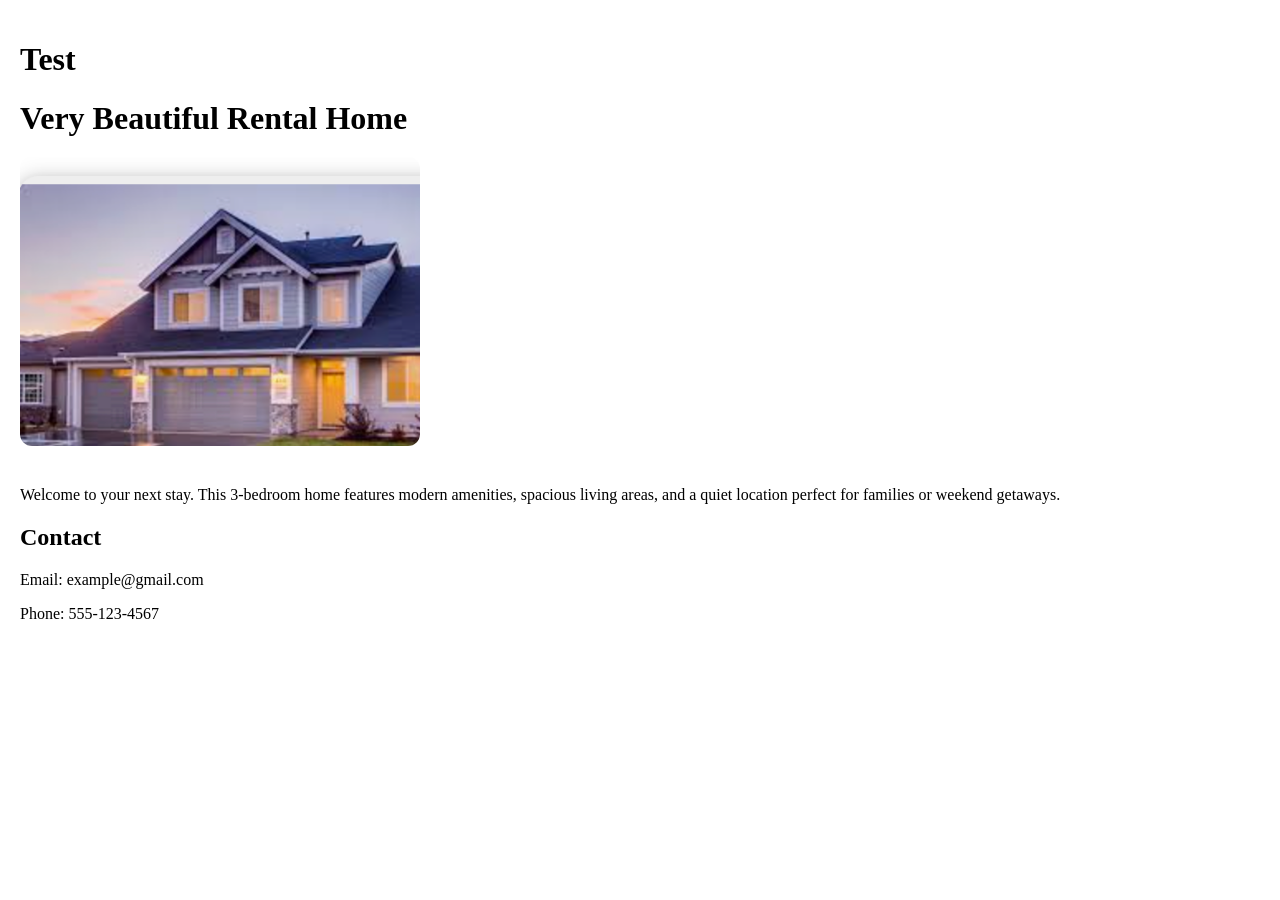
==== index.html @ 2e8e31ab "Update index.html" ====
<!DOCTYPE html>
<html>
<head>
    <title> Rental Home</title>
    <link rel="stylesheet" href="style.css">
</head>
    <h1>Test</h1>
<body>

    <h1>Very Beautiful Rental Home</h1>

    <img src="images/house.jpg" alt="Rental House" width="400">

    <p>
        Welcome to your next stay. This 3-bedroom home features modern amenities,
        spacious living areas, and a quiet location perfect for families or weekend getaways.
    </p>

    <h2>Contact</h2>
    <p>Email: example@gmail.com</p>
    <p>Phone: 555-123-4567</p>

</body>
</html>
---- style.css ----
body {
    font-family: Times New Roman;
    max-width: 700000px;
    margin: auto;
    padding: 20px;
}

h1 {
    margin-bottom: 20px;
}

img {
    border-radius: 12px;
    margin-bottom: 20px;
}
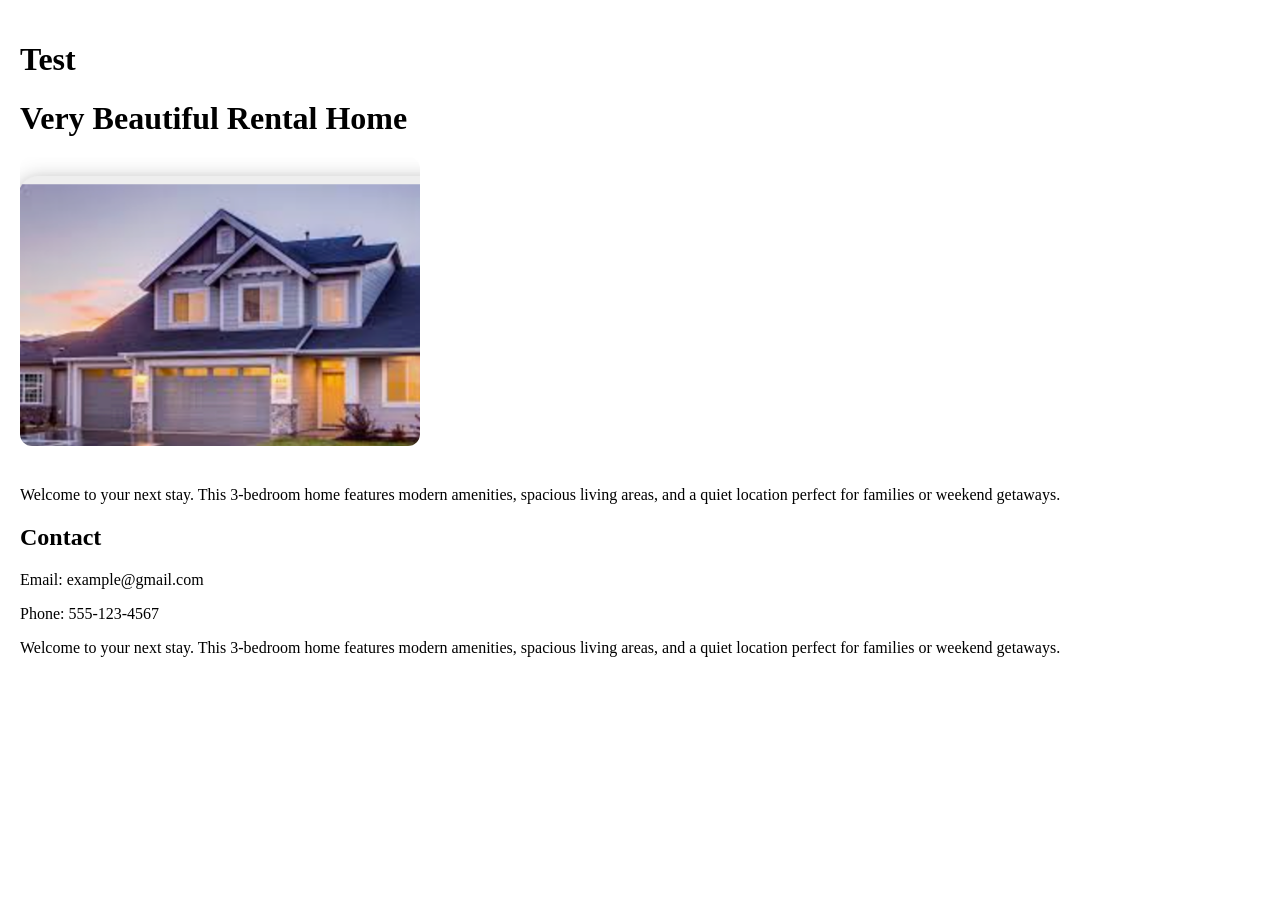
==== commit 3d87a0d3: "Update index.html" ====
--- a/index.html
+++ b/index.html
@@ -21,4 +21,8 @@
     <p>Phone: 555-123-4567</p>
 
 </body>
+    <p>
+        Welcome to your next stay. This 3-bedroom home features modern amenities,
+        spacious living areas, and a quiet location perfect for families or weekend getaways.
+    </p>
 </html>
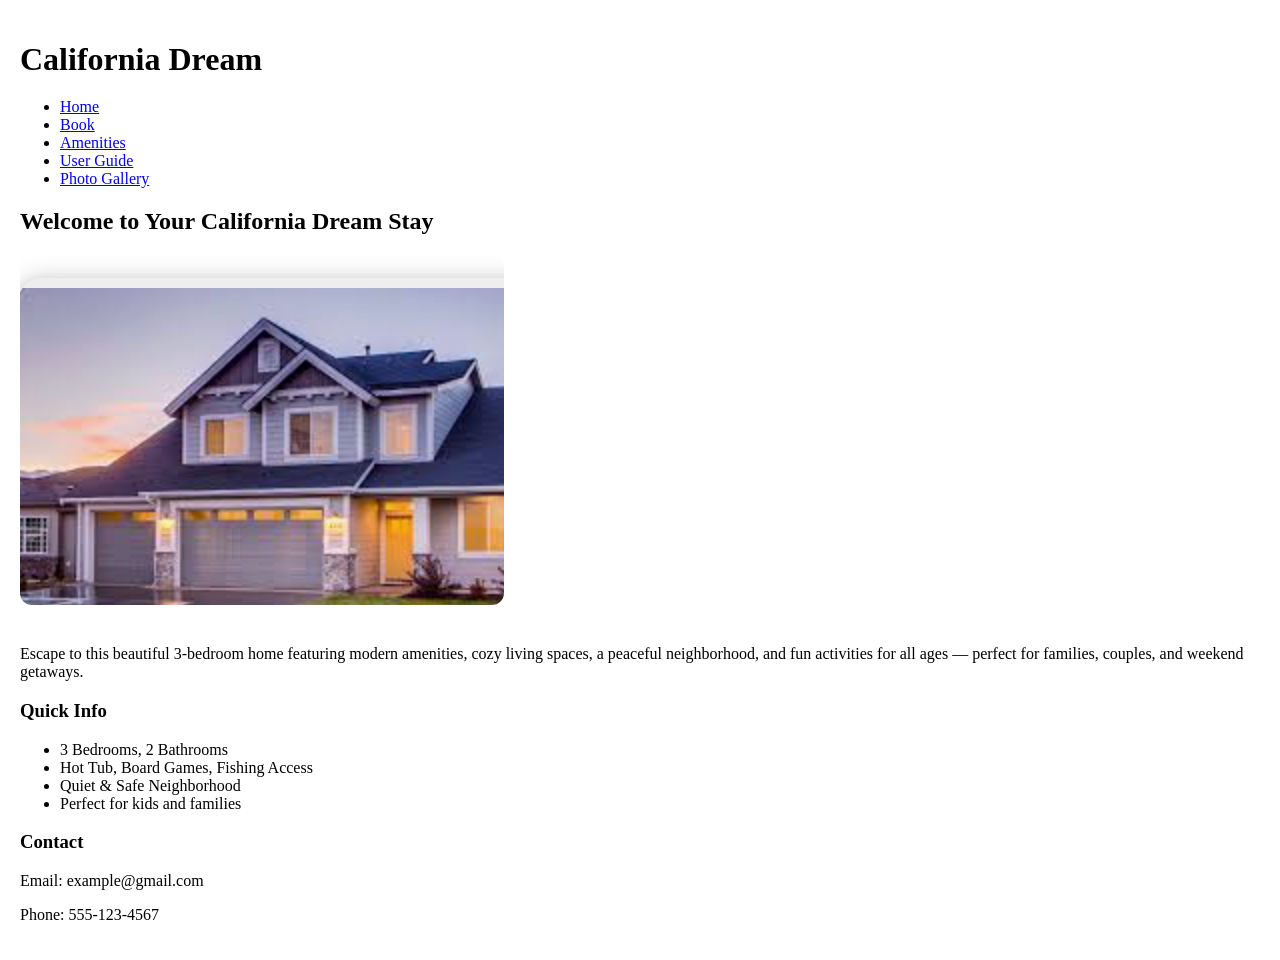
==== commit 7b442f25: "Update index.html" ====
--- a/index.html
+++ b/index.html
@@ -1,28 +1,56 @@
 <!DOCTYPE html>
-<html>
+<html lang="en">
 <head>
-    <title> Rental Home</title>
+    <meta charset="UTF-8">
+    <title>California Dream - Rental Home</title>
     <link rel="stylesheet" href="style.css">
 </head>
-    <h1>Test</h1>
+
 <body>
+    <!-- Header -->
+    <header class="header">
+        <h1 class="site-title">California Dream</h1>
 
-    <h1>Very Beautiful Rental Home</h1>
+        <!-- Navigation Bar -->
+        <nav class="navbar">
+            <ul>
+                <li><a href="index.html" class="active">Home</a></li>
+                <li><a href="book.html">Book</a></li>
+                <li><a href="amenities.html">Amenities</a></li>
+                <li><a href="guide.html">User Guide</a></li>
+                <li><a href="gallery.html">Photo Gallery</a></li>
+            </ul>
+        </nav>
+    </header>
 
-    <img src="images/house.jpg" alt="Rental House" width="400">
+    <!-- Main Content -->
+    <main class="content">
+        <h2>Welcome to Your California Dream Stay</h2>
 
-    <p>
-        Welcome to your next stay. This 3-bedroom home features modern amenities,
-        spacious living areas, and a quiet location perfect for families or weekend getaways.
-    </p>
+        <img src="images/house.jpg" alt="Rental Home" class="hero-image">
 
-    <h2>Contact</h2>
-    <p>Email: example@gmail.com</p>
-    <p>Phone: 555-123-4567</p>
+        <p class="intro">
+            Escape to this beautiful 3-bedroom home featuring modern amenities, 
+            cozy living spaces, a peaceful neighborhood, and fun activities for all ages —
+            perfect for families, couples, and weekend getaways.
+        </p>
+
+        <section class="quick-info">
+            <h3>Quick Info</h3>
+            <ul>
+                <li>3 Bedrooms, 2 Bathrooms</li>
+                <li>Hot Tub, Board Games, Fishing Access</li>
+                <li>Quiet & Safe Neighborhood</li>
+                <li>Perfect for kids and families</li>
+            </ul>
+        </section>
+
+        <section class="contact">
+            <h3>Contact</h3>
+            <p>Email: example@gmail.com</p>
+            <p>Phone: 555-123-4567</p>
+        </section>
+    </main>
 
 </body>
-    <p>
-        Welcome to your next stay. This 3-bedroom home features modern amenities,
-        spacious living areas, and a quiet location perfect for families or weekend getaways.
-    </p>
 </html>
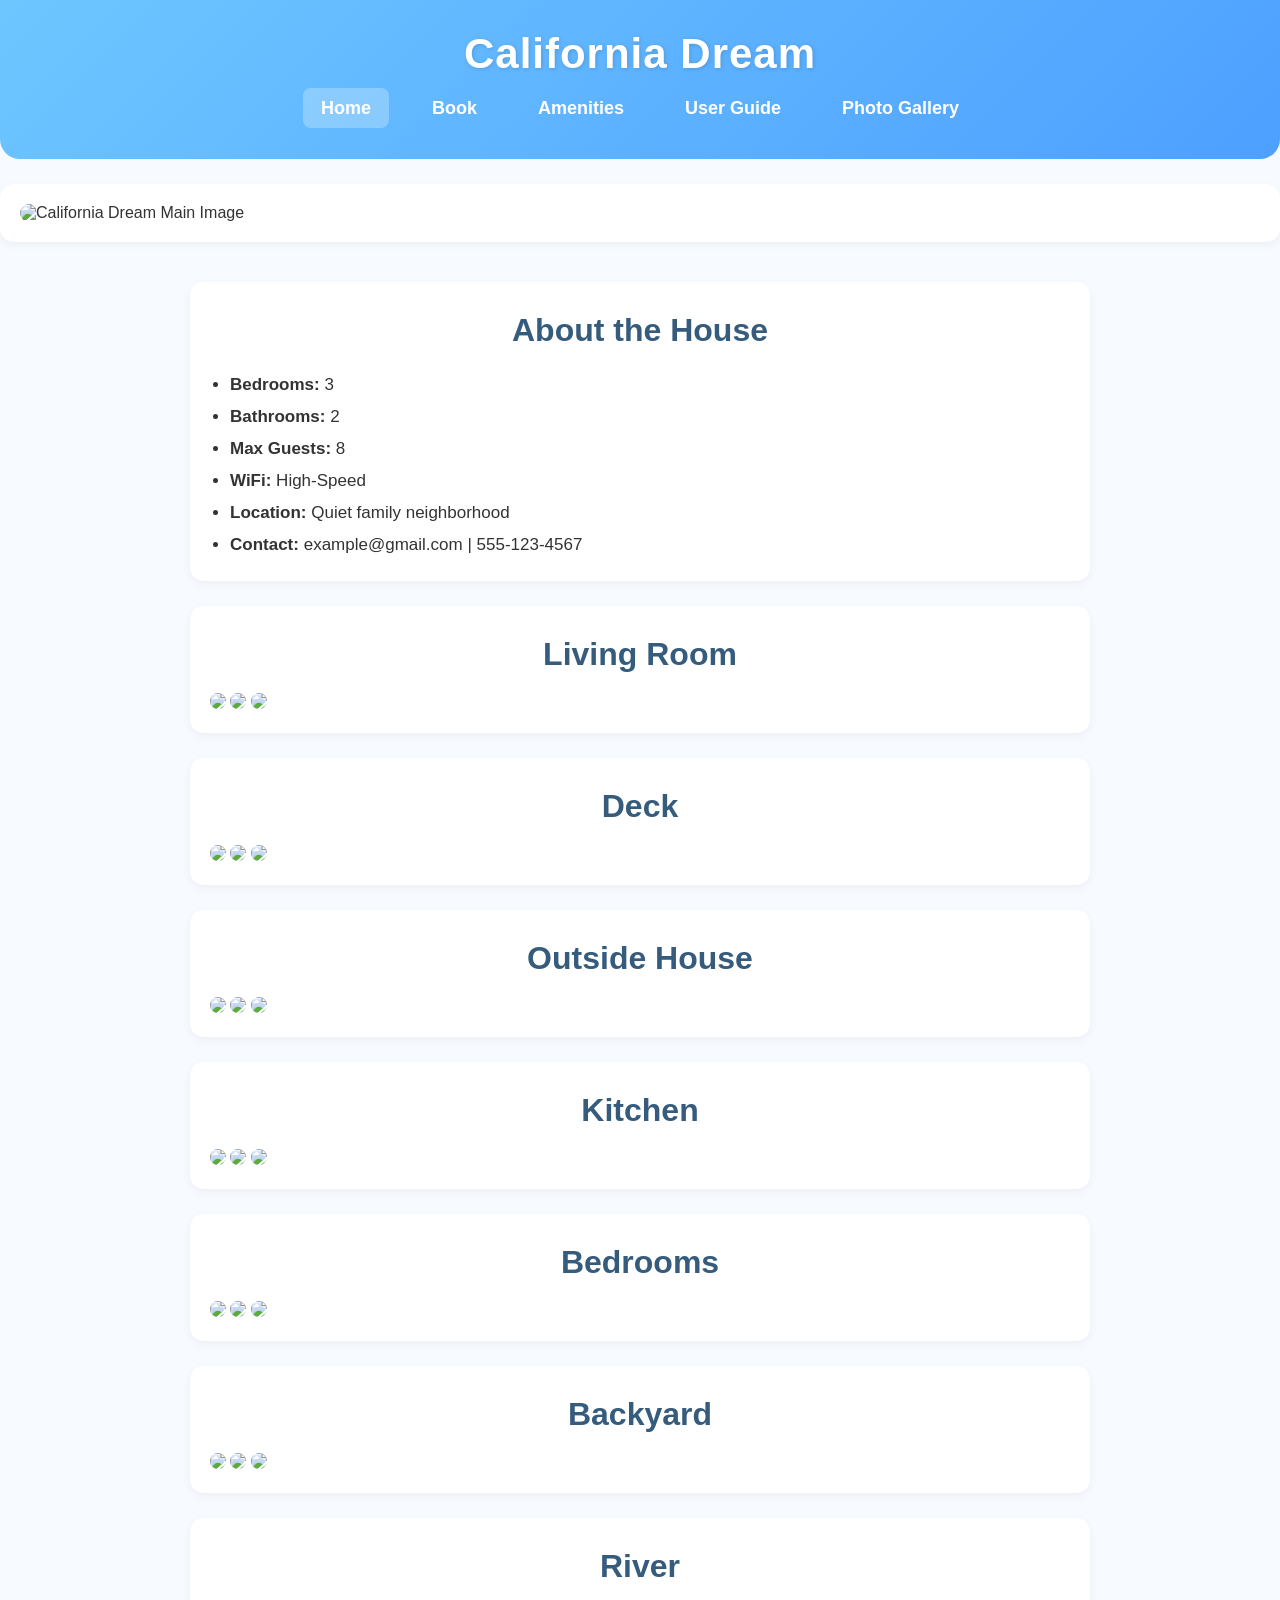
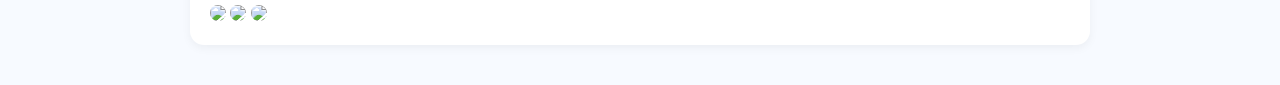
==== commit e4c9b2bd: "Update index.html" ====
--- a/index.html
+++ b/index.html
@@ -2,16 +2,16 @@
 <html lang="en">
 <head>
     <meta charset="UTF-8">
-    <title>California Dream - Rental Home</title>
+    <title>California Dream - Home</title>
     <link rel="stylesheet" href="style.css">
 </head>
 
 <body>
+
     <!-- Header -->
     <header class="header">
         <h1 class="site-title">California Dream</h1>
 
-        <!-- Navigation Bar -->
         <nav class="navbar">
             <ul>
                 <li><a href="index.html" class="active">Home</a></li>
@@ -23,34 +23,102 @@
         </nav>
     </header>
 
-    <!-- Main Content -->
+
+    <!-- Hero Section (Full Screen Image) -->
+    <section class="hero">
+        <img src="images/HomePage/homeMain.jpg" class="hero-full" alt="California Dream Main Image">
+    </section>
+
+
+    <!-- Quick Info Section -->
     <main class="content">
-        <h2>Welcome to Your California Dream Stay</h2>
-
-        <img src="images/house.jpg" alt="Rental Home" class="hero-image">
-
-        <p class="intro">
-            Escape to this beautiful 3-bedroom home featuring modern amenities, 
-            cozy living spaces, a peaceful neighborhood, and fun activities for all ages —
-            perfect for families, couples, and weekend getaways.
-        </p>
 
         <section class="quick-info">
-            <h3>Quick Info</h3>
+            <h2>About the House</h2>
             <ul>
-                <li>3 Bedrooms, 2 Bathrooms</li>
-                <li>Hot Tub, Board Games, Fishing Access</li>
-                <li>Quiet & Safe Neighborhood</li>
-                <li>Perfect for kids and families</li>
+                <li><strong>Bedrooms:</strong> 3</li>
+                <li><strong>Bathrooms:</strong> 2</li>
+                <li><strong>Max Guests:</strong> 8</li>
+                <li><strong>WiFi:</strong> High-Speed</li>
+                <li><strong>Location:</strong> Quiet family neighborhood</li>
+                <li><strong>Contact:</strong> example@gmail.com | 555-123-4567</li>
             </ul>
         </section>
 
-        <section class="contact">
-            <h3>Contact</h3>
-            <p>Email: example@gmail.com</p>
-            <p>Phone: 555-123-4567</p>
+
+        <!-- Picture Sections -->
+
+        <!-- Living Room -->
+        <section class="photo-section">
+            <h2>Living Room</h2>
+            <div class="photo-grid">
+                <img src="images/HomePage/LivingRoom/livingRoom1.jpg">
+                <img src="images/HomePage/LivingRoom/livingRoom2.jpg">
+                <img src="images/HomePage/LivingRoom/livingRoom3.jpg">
+            </div>
         </section>
+
+        <!-- Deck -->
+        <section class="photo-section">
+            <h2>Deck</h2>
+            <div class="photo-grid">
+                <img src="images/HomePage/Deck/deck1.jpg">
+                <img src="images/HomePage/Deck/deck2.jpg">
+                <img src="images/HomePage/Deck/deck3.jpg">
+            </div>
+        </section>
+
+        <!-- Outside House -->
+        <section class="photo-section">
+            <h2>Outside House</h2>
+            <div class="photo-grid">
+                <img src="images/HomePage/Outside/outside1.jpg">
+                <img src="images/HomePage/Outside/outside2.jpg">
+                <img src="images/HomePage/Outside/outside3.jpg">
+            </div>
+        </section>
+
+        <!-- Kitchen -->
+        <section class="photo-section">
+            <h2>Kitchen</h2>
+            <div class="photo-grid">
+                <img src="images/HomePage/Kitchen/kitchen1.jpg">
+                <img src="images/HomePage/Kitchen/kitchen2.jpg">
+                <img src="images/HomePage/Kitchen/kitchen3.jpg">
+            </div>
+        </section>
+
+        <!-- Bedrooms -->
+        <section class="photo-section">
+            <h2>Bedrooms</h2>
+            <div class="photo-grid">
+                <img src="images/HomePage/Bedrooms/bedroom1.jpg">
+                <img src="images/HomePage/Bedrooms/bedroom2.jpg">
+                <img src="images/HomePage/Bedrooms/bedroom3.jpg">
+            </div>
+        </section>
+
+        <!-- Backyard -->
+        <section class="photo-section">
+            <h2>Backyard</h2>
+            <div class="photo-grid">
+                <img src="images/HomePage/Backyard/backyard1.jpg">
+                <img src="images/HomePage/Backyard/backyard2.jpg">
+                <img src="images/HomePage/Backyard/backyard3.jpg">
+            </div>
+        </section>
+
+        <!-- River -->
+        <section class="photo-section">
+            <h2>River</h2>
+            <div class="photo-grid">
+                <img src="images/HomePage/River/river1.jpg">
+                <img src="images/HomePage/River/river2.jpg">
+                <img src="images/HomePage/River/river3.jpg">
+            </div>
+        </section>
+
     </main>
-
 </body>
 </html>
+
--- a/style.css
+++ b/style.css
@@ -1,15 +1,250 @@
+/* Global Styles */
 body {
-    font-family: Times New Roman;
-    max-width: 700000px;
-    margin: auto;
+    font-family: "Trebuchet MS", Arial, sans-serif;
+    margin: 0;
+    padding: 0;
+    background-color: #f7faff; /* soft friendly light blue */
+    color: #333;
+}
+
+/* Header */
+.header {
+    background: linear-gradient(135deg, #6EC6FF, #4DA0FF); 
+    padding: 30px 20px;
+    text-align: center;
+    color: white;
+    border-bottom-left-radius: 20px;
+    border-bottom-right-radius: 20px;
+}
+
+.site-title {
+    font-size: 42px;
+    margin: 0;
+    font-weight: 700;
+    letter-spacing: 1px;
+    text-shadow: 1px 1px 4px rgba(0,0,0,0.15);
+}
+
+/* Navigation Bar */
+.navbar {
+    margin-top: 20px;
+}
+
+.navbar ul {
+    list-style: none;
+    padding: 0;
+    margin: 10px;
+    display: flex;
+    justify-content: center;
+    gap: 25px;
+}
+
+.navbar a {
+    text-decoration: none;
+    font-size: 18px;
+    color: #ffffff;
+    padding: 10px 18px;
+    border-radius: 8px;
+    transition: 0.25s ease;
+    font-weight: 600;
+}
+
+/* Active page highlight */
+.navbar a.active {
+    background-color: rgba(255, 255, 255, 0.25);
+}
+
+/* Hover effect */
+.navbar a:hover {
+    background-color: rgba(255, 255, 255, 0.4);
+    transform: translateY(-2px);
+}
+
+/* Main Content */
+.content {
+    max-width: 900px;
+    margin: 40px auto;
+    padding: 0 20px;
+}
+
+h2 {
+    font-size: 32px;
+    margin-top: 10px;
+    margin-bottom: 20px;
+    text-align: center;
+    color: #355C7D;
+}
+
+.hero-image {
+    width: 100%;
+    border-radius: 18px;
+    margin-bottom: 20px;
+    box-shadow: 0 4px 12px rgba(0,0,0,0.1);
+}
+
+/* Info sections */
+section {
+    background: white;
     padding: 20px;
-}
-
-h1 {
-    margin-bottom: 20px;
-}
-
+    border-radius: 14px;
+    margin: 25px 0;
+    box-shadow: 0 3px 10px rgba(0,0,0,0.05);
+}
+
+section h3 {
+    margin-top: 0;
+    color: #4DA0FF;
+}
+
+.intro {
+    font-size: 18px;
+    line-height: 1.6;
+    margin-bottom: 25px;
+}
+
+.quick-info ul {
+    margin: 0;
+    padding-left: 20px;
+}
+
+.quick-info li {
+    font-size: 17px;
+    padding: 6px 0;
+}
+
+/* Responsive Image Styling */
 img {
+    max-width: 100%;
+    height: auto;
     border-radius: 12px;
-    margin-bottom: 20px;
-}
+}
+
+/* Contact Section */
+.contact p {
+    font-size: 17px;
+}
+
+
+/* =========================
+   Masonry Photo Gallery
+========================= */
+
+.masonry {
+    column-count: 3;
+    column-gap: 18px;
+}
+
+@media (max-width: 900px) {
+    .masonry { column-count: 2; }
+}
+
+@media (max-width: 600px) {
+    .masonry { column-count: 1; }
+}
+
+.gallery-item {
+    break-inside: avoid;
+    margin-bottom: 18px;
+    border-radius: 14px;
+    overflow: hidden;
+    cursor: pointer;
+    position: relative;
+    background: white;
+    box-shadow: 0 3px 10px rgba(0,0,0,0.08);
+    transition: transform 0.2s ease;
+}
+
+.gallery-item:hover {
+    transform: translateY(-4px);
+}
+
+.gallery-item img {
+    width: 100%;
+    display: block;
+}
+
+/* Optional cute tag overlay */
+.gallery-tag {
+    position: absolute;
+    bottom: 8px;
+    left: 8px;
+    background: rgba(0,0,0,0.6);
+    color: white;
+    font-size: 13px;
+    padding: 6px 8px;
+    border-radius: 999px;
+}
+
+/* Sentinel (infinite scroll loader) */
+.sentinel {
+    text-align: center;
+    font-size: 15px;
+    opacity: 0.7;
+    padding: 20px;
+}
+
+/* =========================
+   Lightbox
+========================= */
+
+.lightbox {
+    position: fixed;
+    inset: 0;
+    background: rgba(0,0,0,0.85);
+    display: flex;
+    align-items: center;
+    justify-content: center;
+    z-index: 9999;
+    padding: 20px;
+}
+
+.lightbox.hidden {
+    display: none;
+}
+
+.lightbox-img {
+    max-width: 90vw;
+    max-height: 80vh;
+    border-radius: 12px;
+    box-shadow: 0 6px 25px rgba(0,0,0,0.4);
+}
+
+.lightbox-caption {
+    color: #fff;
+    text-align: center;
+    margin-top: 12px;
+    font-size: 16px;
+    opacity: 0.9;
+}
+
+.lightbox-close {
+    position: absolute;
+    top: 18px;
+    right: 25px;
+    font-size: 40px;
+    color: white;
+    cursor: pointer;
+    user-select: none;
+}
+
+.lightbox-nav {
+    position: absolute;
+    top: 50%;
+    transform: translateY(-50%);
+    background: rgba(255,255,255,0.15);
+    border: none;
+    color: white;
+    font-size: 30px;
+    padding: 12px 16px;
+    border-radius: 999px;
+    cursor: pointer;
+    transition: 0.2s ease;
+}
+
+.lightbox-nav:hover {
+    background: rgba(255,255,255,0.3);
+}
+
+.lightbox-nav.prev { left: 18px; }
+.lightbox-nav.next { right: 18px; }
+
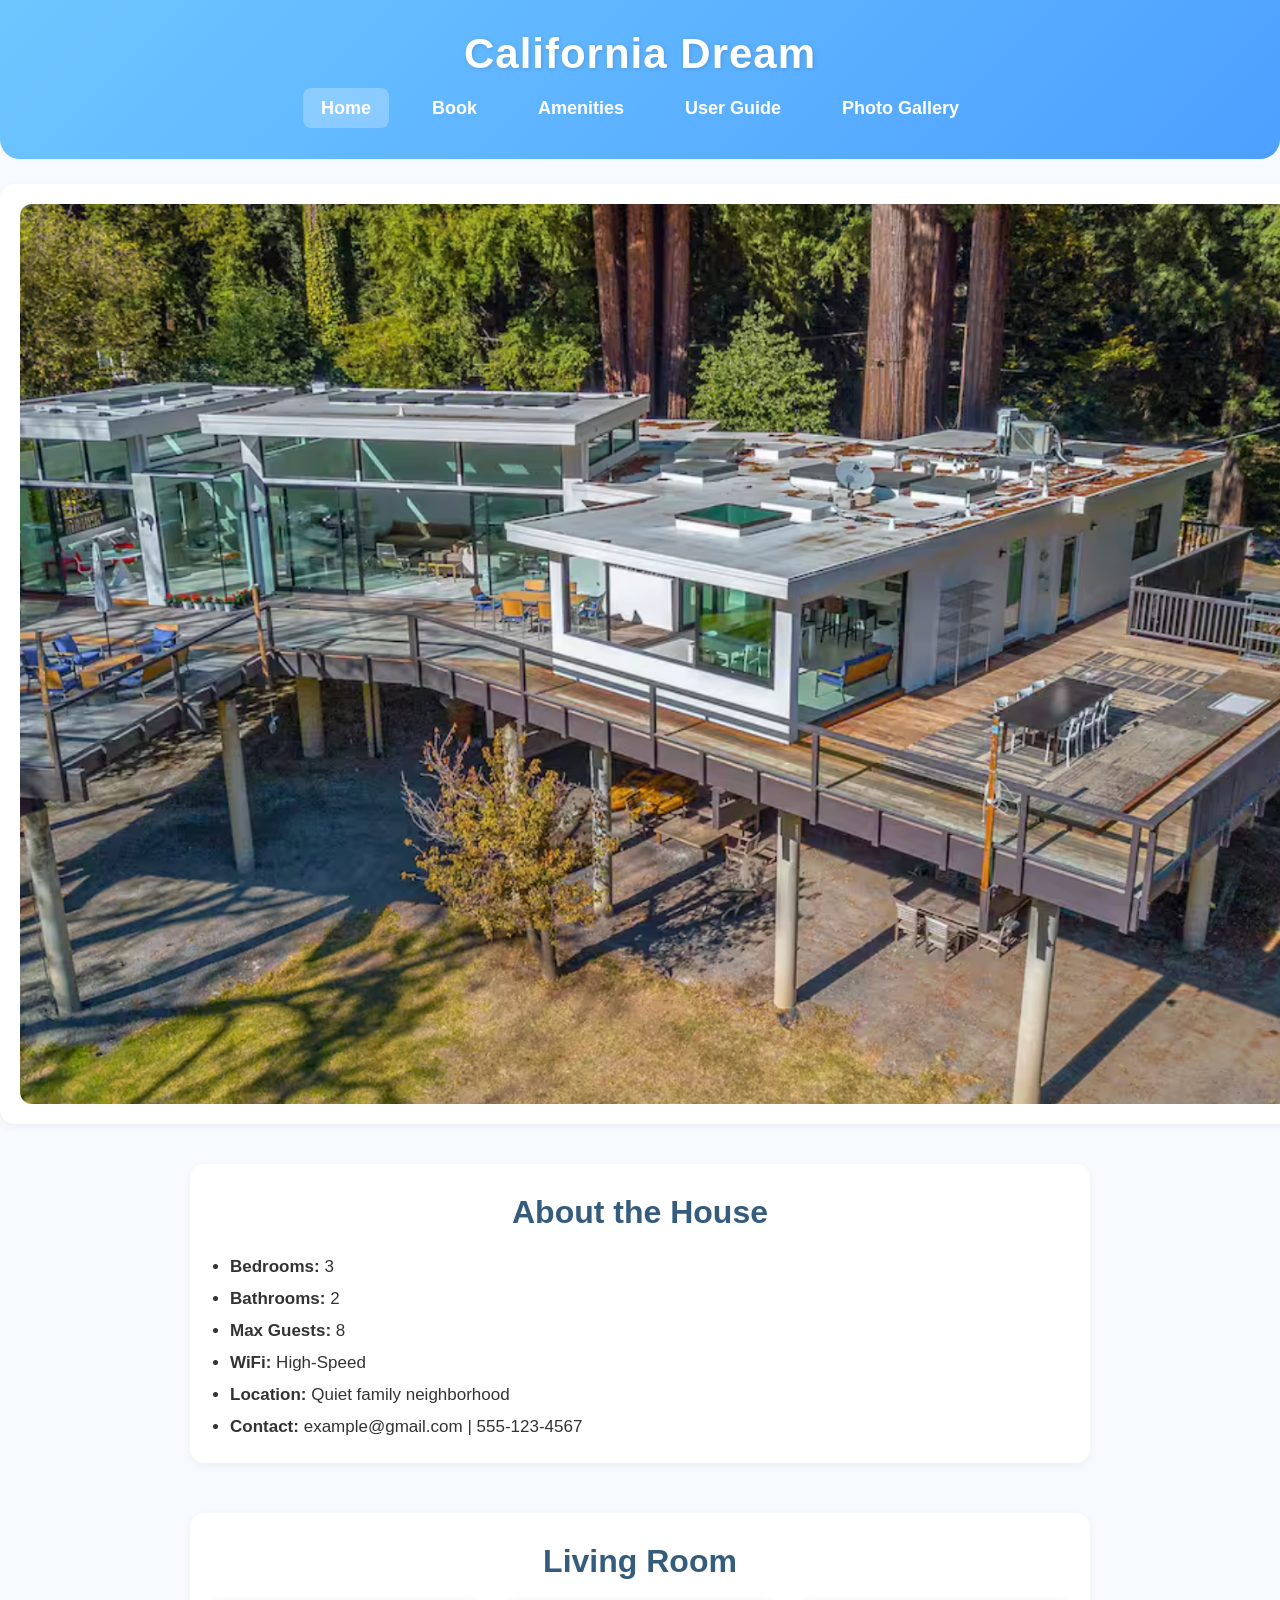
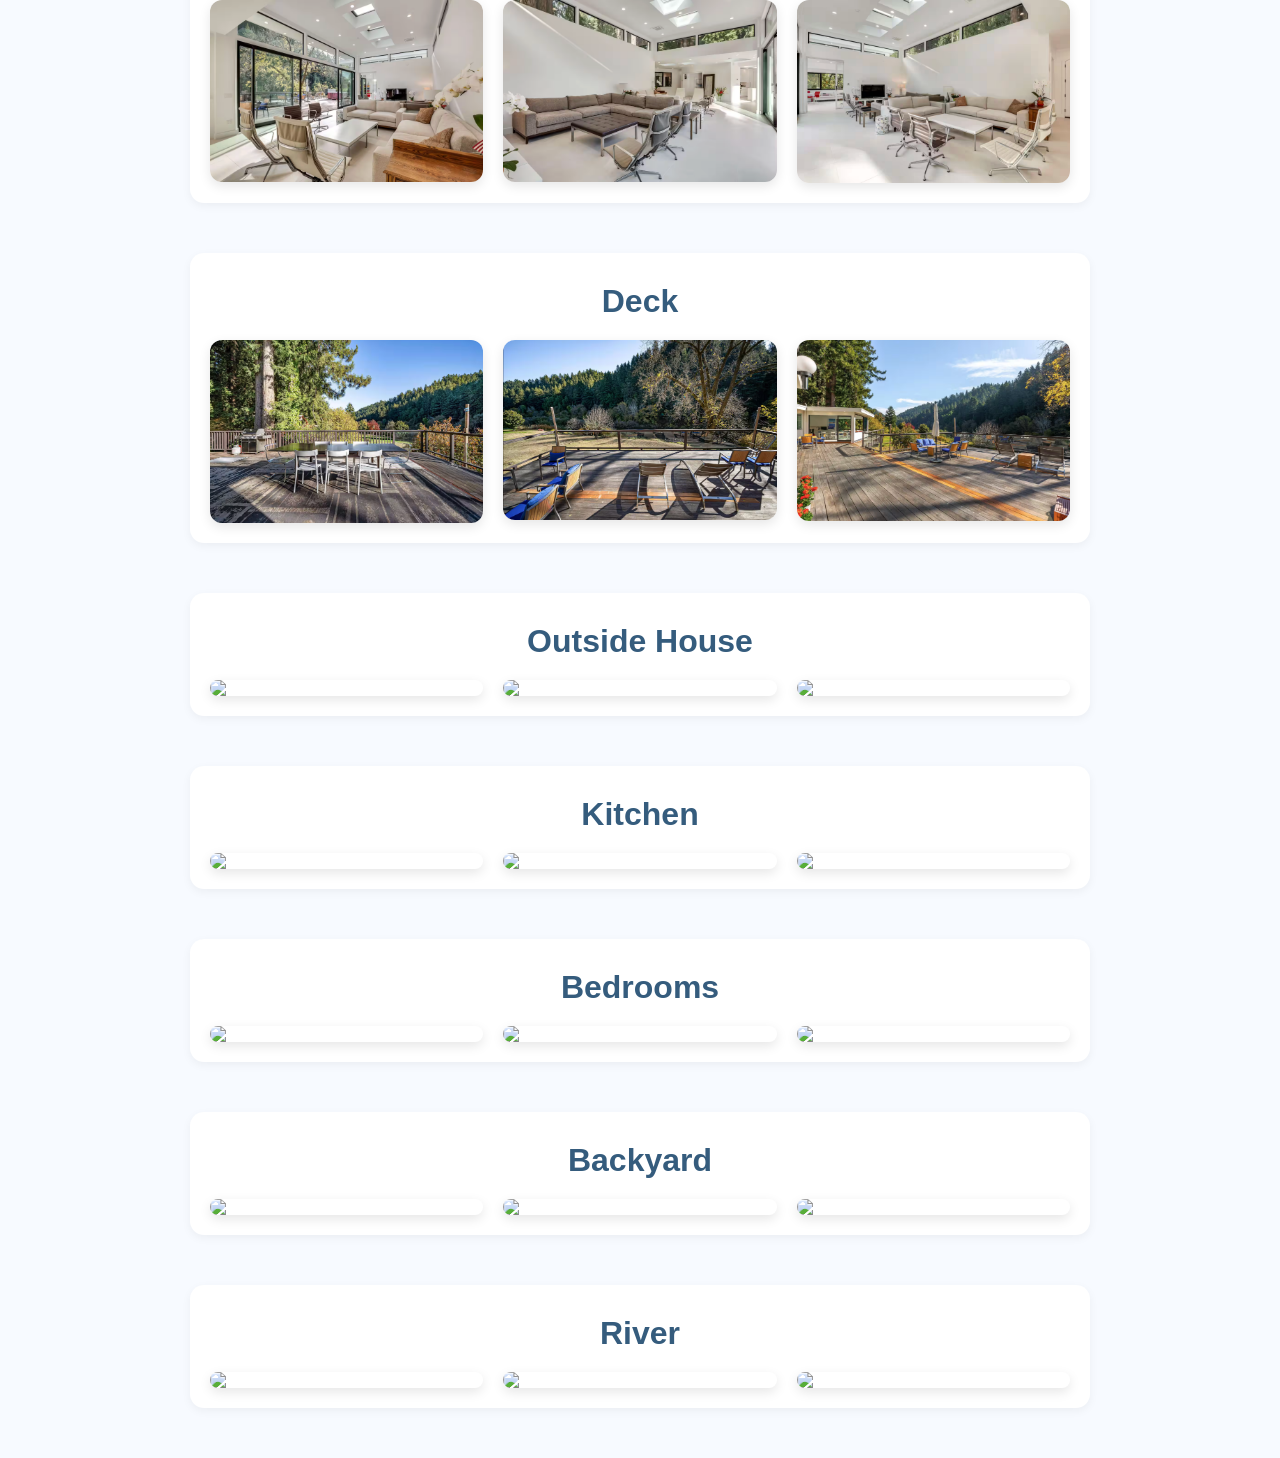
==== commit de840679: "Update index.html" ====
--- a/index.html
+++ b/index.html
@@ -52,9 +52,9 @@
         <section class="photo-section">
             <h2>Living Room</h2>
             <div class="photo-grid">
-                <img src="images/HomePage/LivingRoom/livingRoom1.jpg">
-                <img src="images/HomePage/LivingRoom/livingRoom2.jpg">
-                <img src="images/HomePage/LivingRoom/livingRoom3.jpg">
+                <img src="images/HomePage/livingRoom1.jpg">
+                <img src="images/HomePage/livingRoom2.jpg">
+                <img src="images/HomePage/livingRoom3.jpg">
             </div>
         </section>
 
@@ -62,9 +62,9 @@
         <section class="photo-section">
             <h2>Deck</h2>
             <div class="photo-grid">
-                <img src="images/HomePage/Deck/deck1.jpg">
-                <img src="images/HomePage/Deck/deck2.jpg">
-                <img src="images/HomePage/Deck/deck3.jpg">
+                <img src="images/HomePage/deck1.jpg">
+                <img src="images/HomePage/deck2.jpg">
+                <img src="images/HomePage/deck3.jpg">
             </div>
         </section>
 
--- a/style.css
+++ b/style.css
@@ -248,3 +248,41 @@
 .lightbox-nav.prev { left: 18px; }
 .lightbox-nav.next { right: 18px; }
 
+
+/* Full Screen Hero Image */
+.hero {
+    width: 100%;
+    height: 100vh; /* full screen height */
+    overflow: hidden;
+}
+
+.hero-full {
+    width: 100%;
+    height: 100%;
+    object-fit: cover;
+}
+
+/* Photo Sections */
+.photo-section {
+    margin: 50px 0;
+}
+
+.photo-section h2 {
+    text-align: center;
+    color: #355C7D;
+    margin-bottom: 20px;
+}
+
+.photo-grid {
+    display: grid;
+    grid-template-columns: repeat(auto-fit, minmax(260px, 1fr));
+    gap: 20px;
+}
+
+.photo-grid img {
+    width: 100%;
+    border-radius: 12px;
+    box-shadow: 0 4px 12px rgba(0,0,0,0.1);
+    object-fit: cover;
+}
+
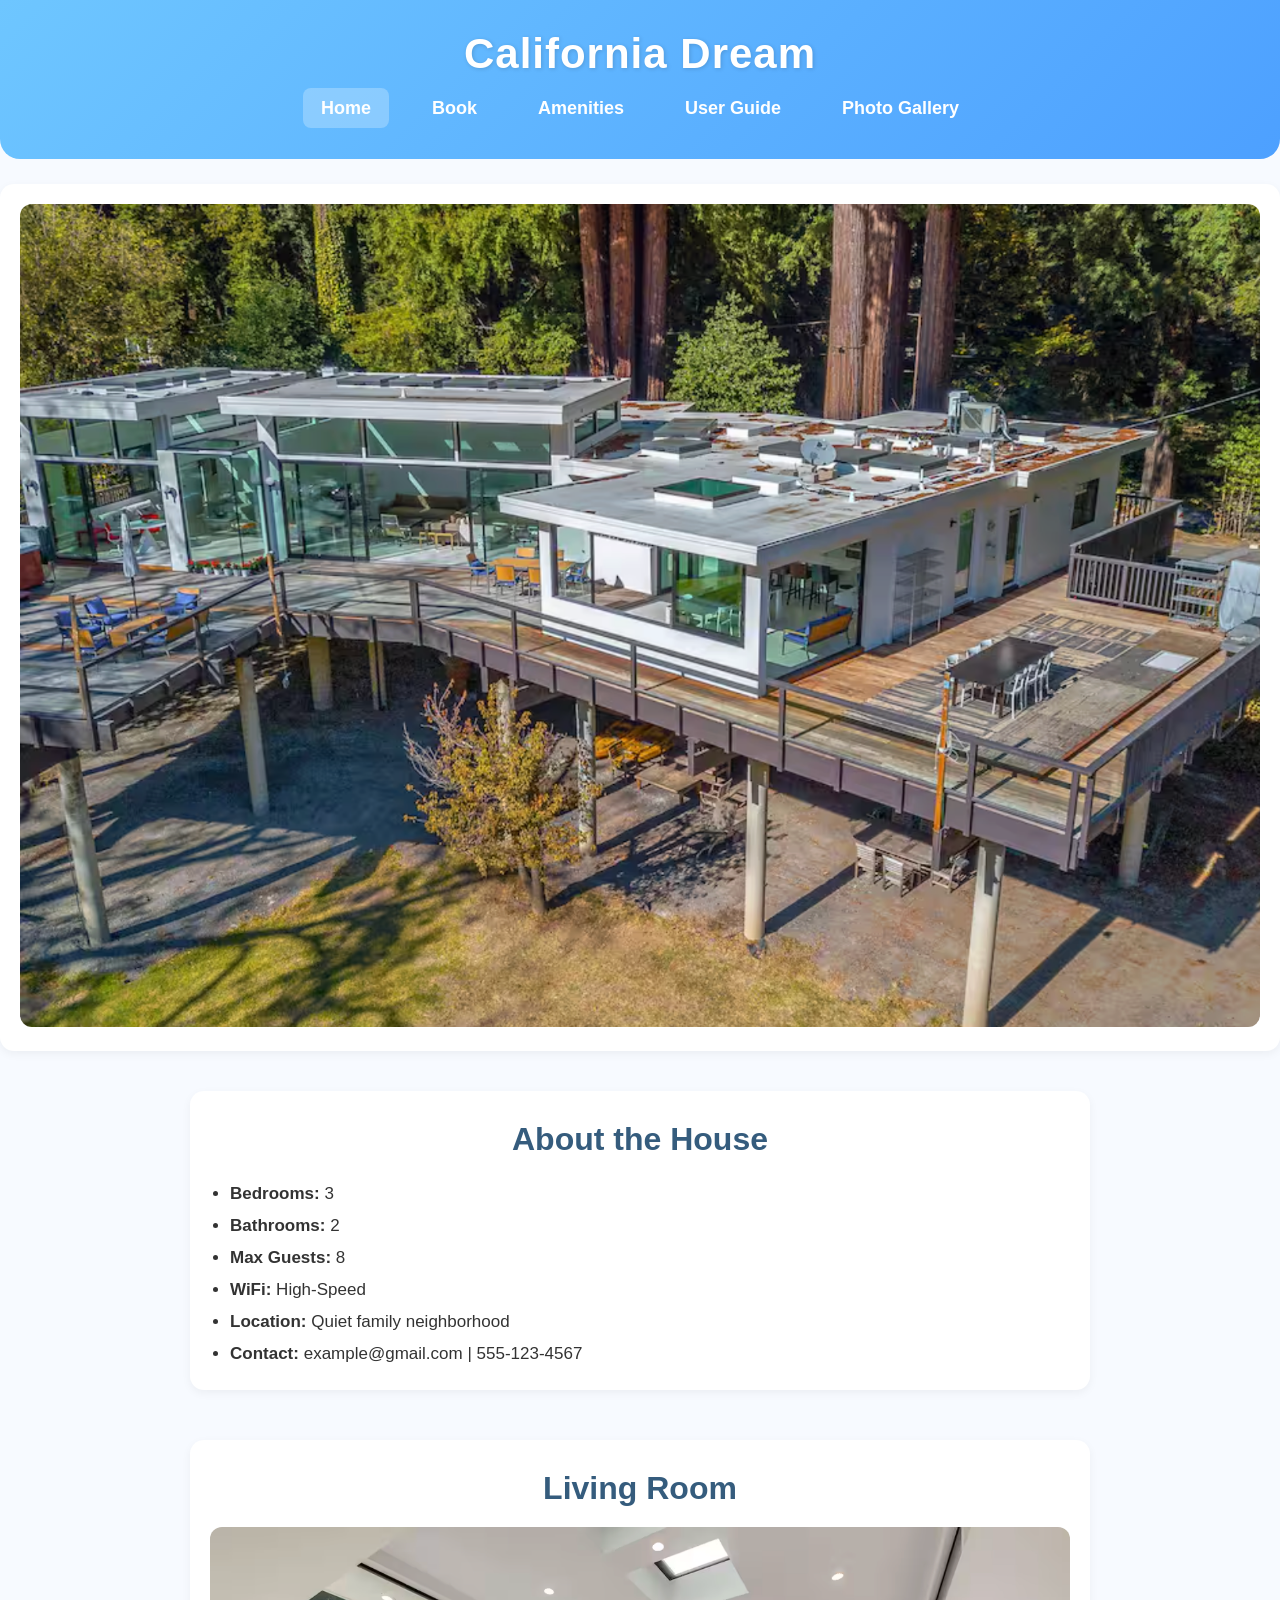
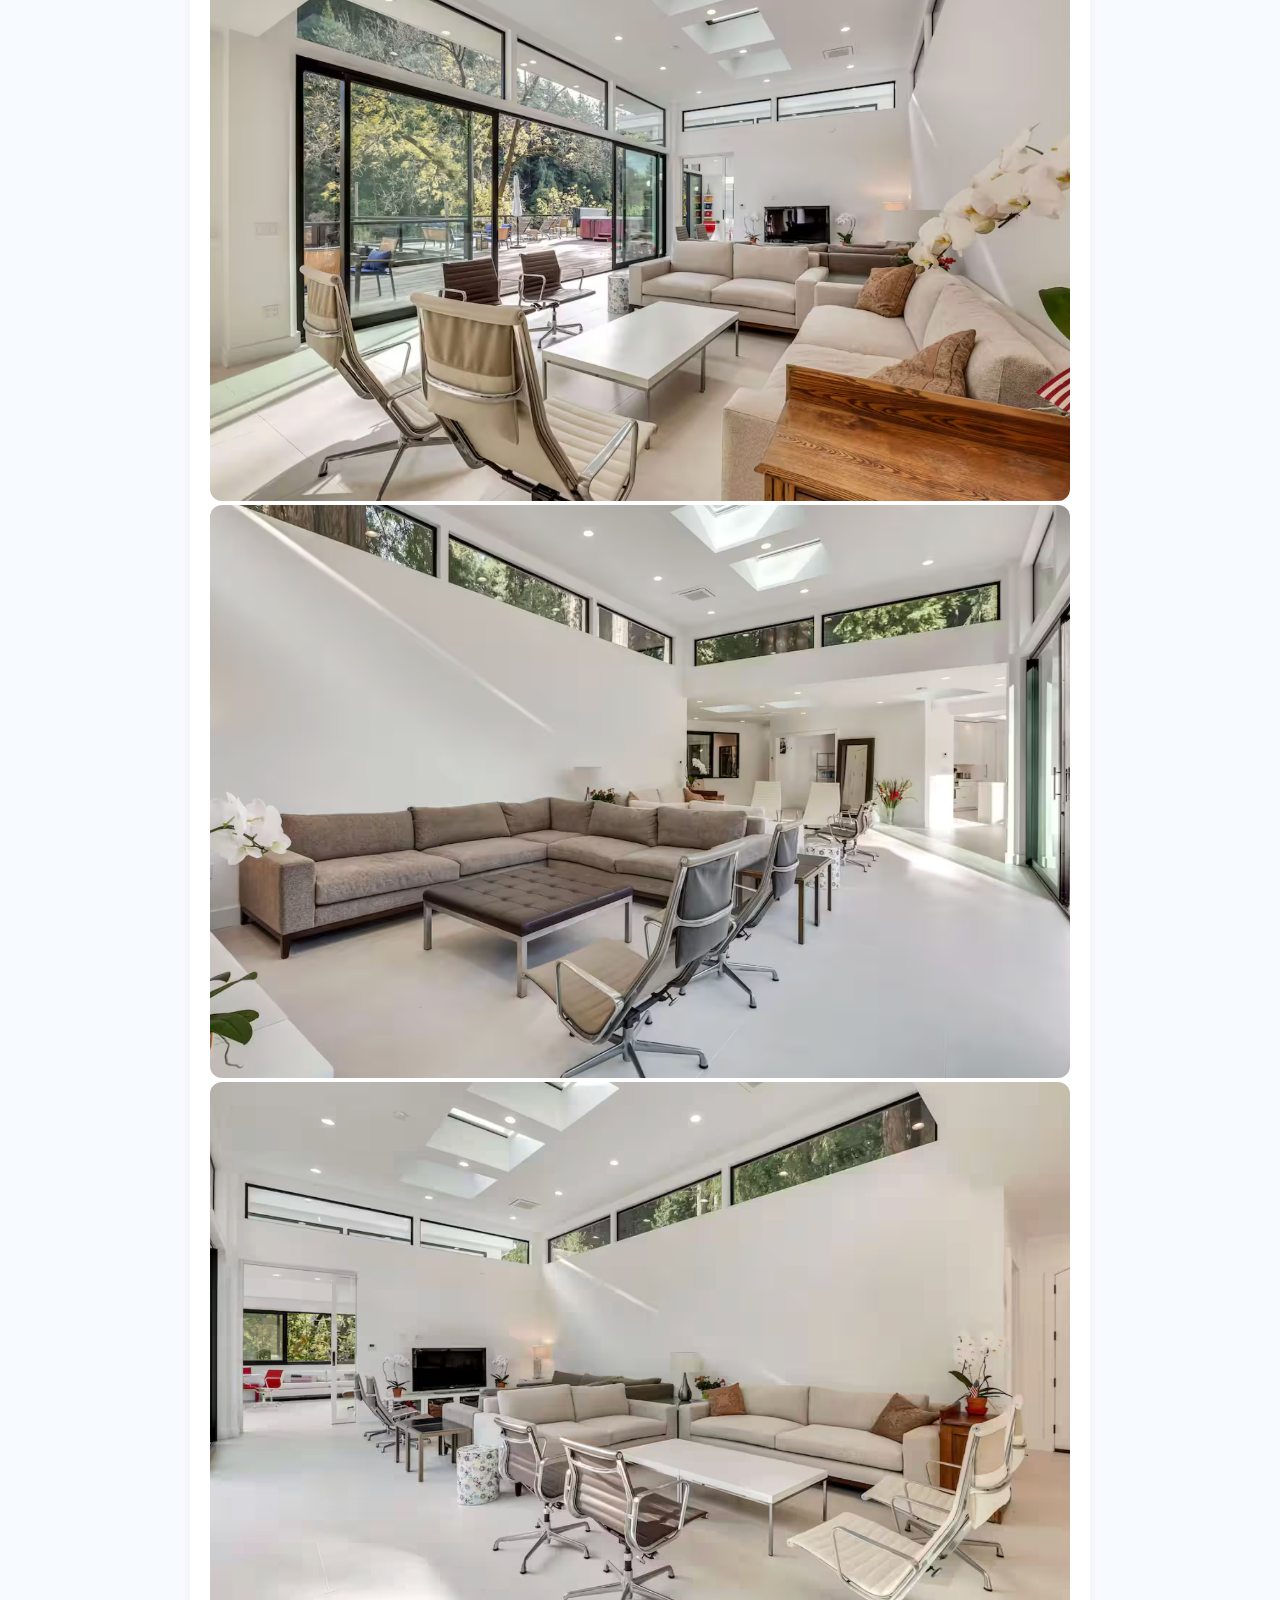
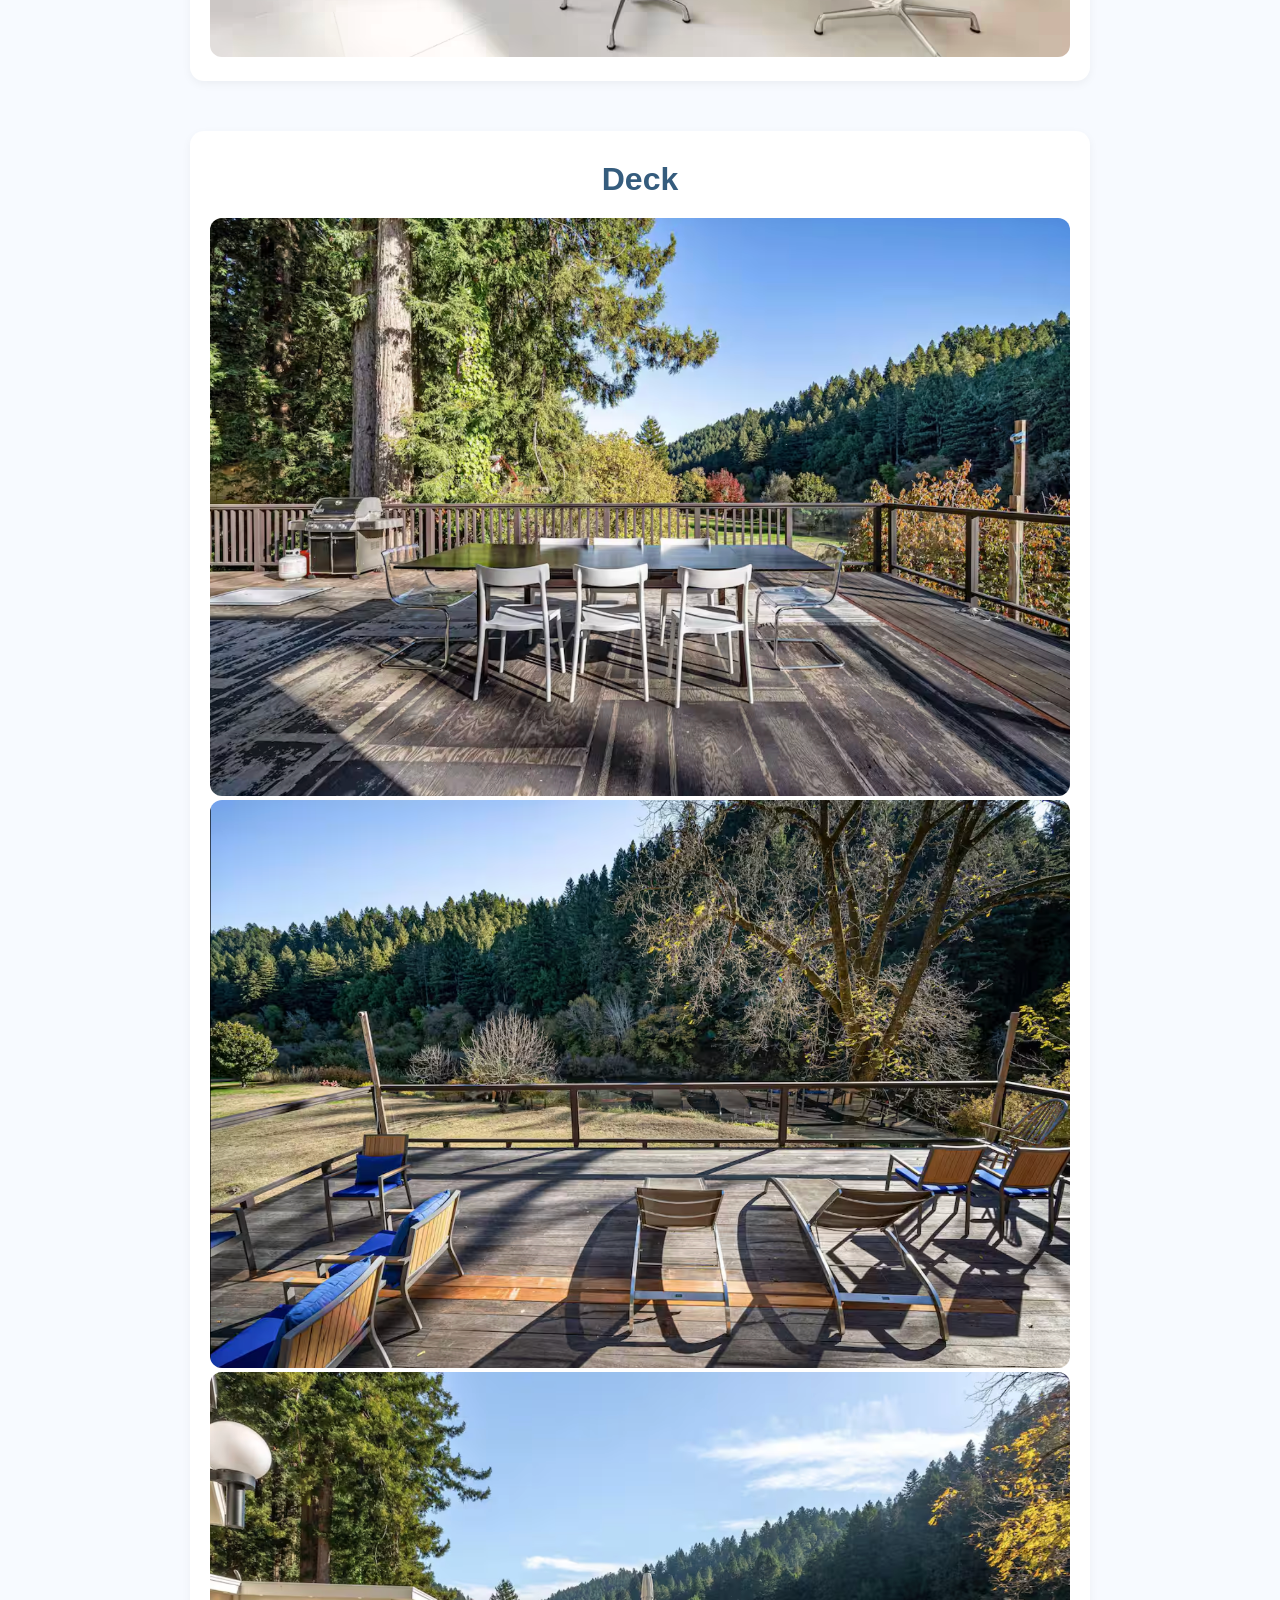
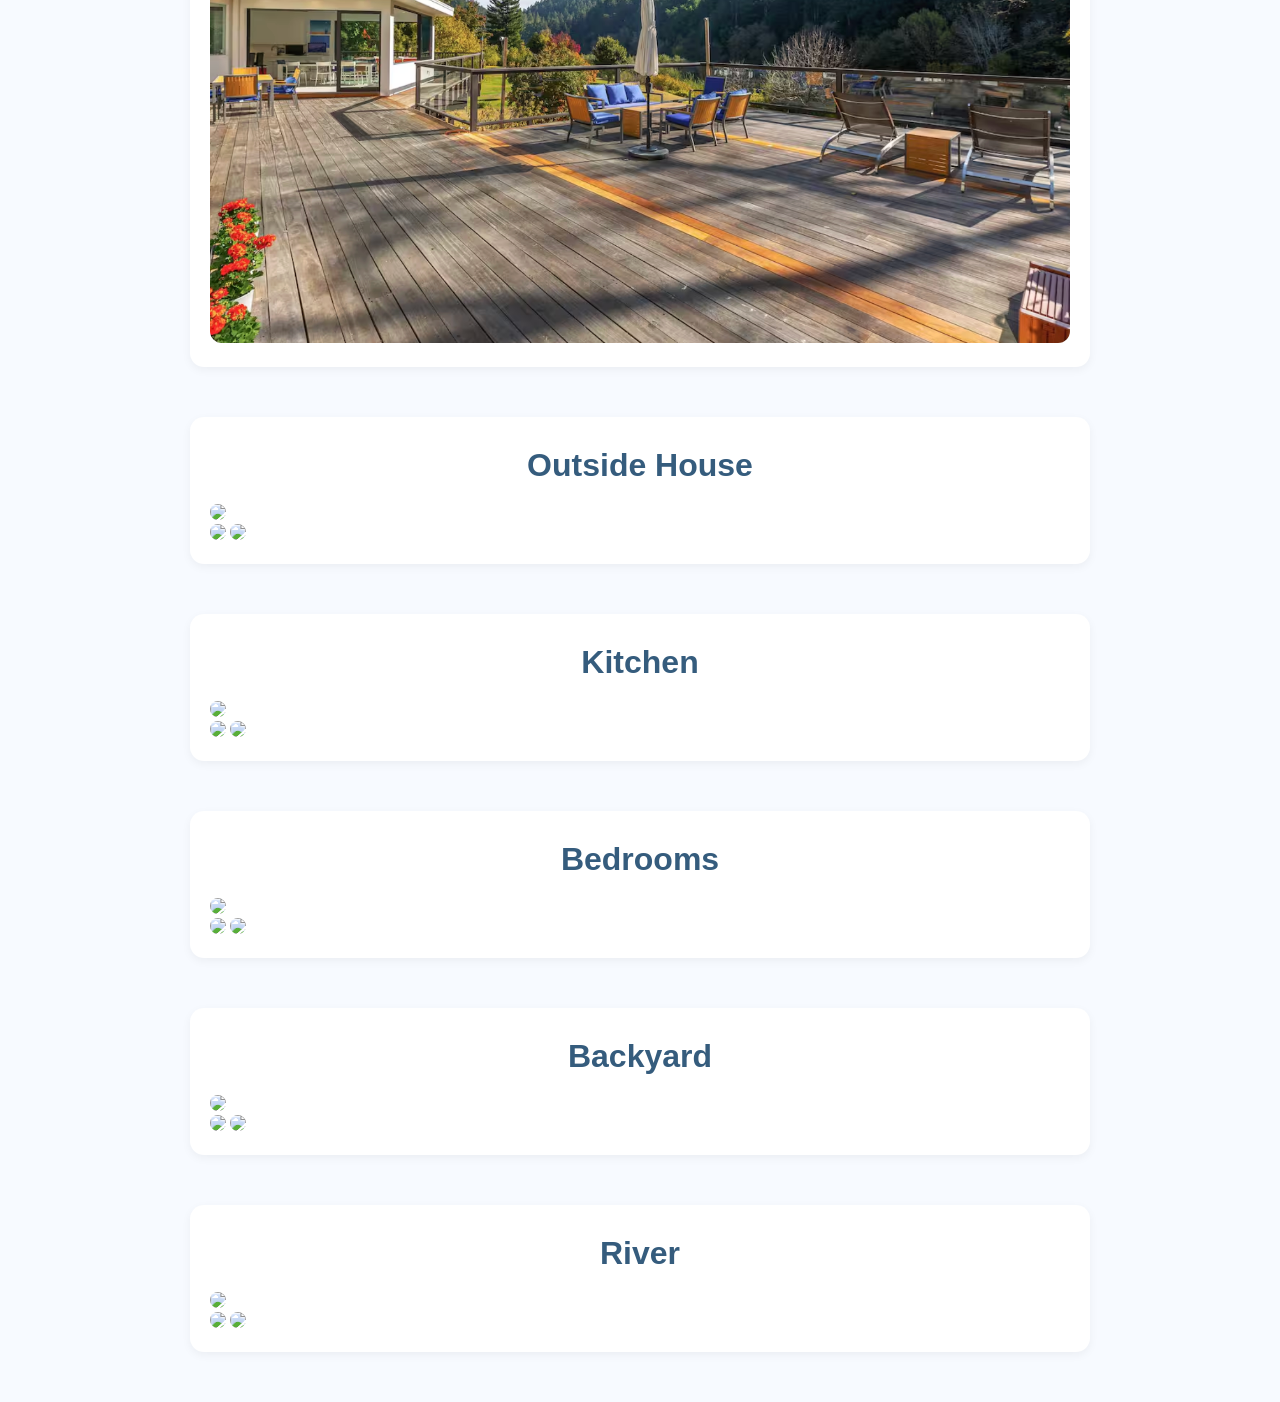
==== commit 61be4a06: "Update index.html" ====
--- a/index.html
+++ b/index.html
@@ -23,16 +23,14 @@
         </nav>
     </header>
 
-
-    <!-- Hero Section (Full Screen Image) -->
-    <section class="hero">
-        <img src="images/HomePage/homeMain.jpg" class="hero-full" alt="California Dream Main Image">
+    <!-- Smaller hero image -->
+    <section class="hero-small">
+        <img src="images/HomePage/homeMain.jpg" class="hero-image-small" alt="California Dream Main Image">
     </section>
 
-
-    <!-- Quick Info Section -->
     <main class="content">
 
+        <!-- Quick Info Section -->
         <section class="quick-info">
             <h2>About the House</h2>
             <ul>
@@ -45,80 +43,105 @@
             </ul>
         </section>
 
-
-        <!-- Picture Sections -->
+        <!-- LAYOUT for each section:
+            Big image on top, two smaller below it
+        -->
 
         <!-- Living Room -->
         <section class="photo-section">
             <h2>Living Room</h2>
-            <div class="photo-grid">
-                <img src="images/HomePage/livingRoom1.jpg">
-                <img src="images/HomePage/livingRoom2.jpg">
-                <img src="images/HomePage/livingRoom3.jpg">
+            <div class="photo-large">
+                <img src="images/HomePage/livingRoom1.jpg" class="expandable">
+            </div>
+            <div class="photo-row">
+                <img src="images/HomePage/livingRoom2.jpg" class="expandable">
+                <img src="images/HomePage/livingRoom3.jpg" class="expandable">
             </div>
         </section>
 
         <!-- Deck -->
         <section class="photo-section">
             <h2>Deck</h2>
-            <div class="photo-grid">
-                <img src="images/HomePage/deck1.jpg">
-                <img src="images/HomePage/deck2.jpg">
-                <img src="images/HomePage/deck3.jpg">
+            <div class="photo-large">
+                <img src="images/HomePage/deck1.jpg" class="expandable">
+            </div>
+            <div class="photo-row">
+                <img src="images/HomePage/deck2.jpg" class="expandable">
+                <img src="images/HomePage/deck3.jpg" class="expandable">
             </div>
         </section>
 
-        <!-- Outside House -->
+        <!-- Outside -->
         <section class="photo-section">
             <h2>Outside House</h2>
-            <div class="photo-grid">
-                <img src="images/HomePage/Outside/outside1.jpg">
-                <img src="images/HomePage/Outside/outside2.jpg">
-                <img src="images/HomePage/Outside/outside3.jpg">
+            <div class="photo-large">
+                <img src="images/HomePage/outside1.jpg" class="expandable">
+            </div>
+            <div class="photo-row">
+                <img src="images/HomePage/outside2.jpg" class="expandable">
+                <img src="images/HomePage/outside3.jpg" class="expandable">
             </div>
         </section>
 
         <!-- Kitchen -->
         <section class="photo-section">
             <h2>Kitchen</h2>
-            <div class="photo-grid">
-                <img src="images/HomePage/Kitchen/kitchen1.jpg">
-                <img src="images/HomePage/Kitchen/kitchen2.jpg">
-                <img src="images/HomePage/Kitchen/kitchen3.jpg">
+            <div class="photo-large">
+                <img src="images/HomePage/kitchen1.jpg" class="expandable">
+            </div>
+            <div class="photo-row">
+                <img src="images/HomePage/kitchen2.jpg" class="expandable">
+                <img src="images/HomePage/kitchen3.jpg" class="expandable">
             </div>
         </section>
 
         <!-- Bedrooms -->
         <section class="photo-section">
             <h2>Bedrooms</h2>
-            <div class="photo-grid">
-                <img src="images/HomePage/Bedrooms/bedroom1.jpg">
-                <img src="images/HomePage/Bedrooms/bedroom2.jpg">
-                <img src="images/HomePage/Bedrooms/bedroom3.jpg">
+            <div class="photo-large">
+                <img src="images/HomePage/bedroom1.jpg" class="expandable">
+            </div>
+            <div class="photo-row">
+                <img src="images/HomePage/bedroom2.jpg" class="expandable">
+                <img src="images/HomePage/bedroom3.jpg" class="expandable">
             </div>
         </section>
 
         <!-- Backyard -->
         <section class="photo-section">
             <h2>Backyard</h2>
-            <div class="photo-grid">
-                <img src="images/HomePage/Backyard/backyard1.jpg">
-                <img src="images/HomePage/Backyard/backyard2.jpg">
-                <img src="images/HomePage/Backyard/backyard3.jpg">
+            <div class="photo-large">
+                <img src="images/HomePage/backyard1.jpg" class="expandable">
+            </div>
+            <div class="photo-row">
+                <img src="images/HomePage/backyard2.jpg" class="expandable">
+                <img src="images/HomePage/backyard3.jpg" class="expandable">
             </div>
         </section>
 
         <!-- River -->
         <section class="photo-section">
             <h2>River</h2>
-            <div class="photo-grid">
-                <img src="images/HomePage/River/river1.jpg">
-                <img src="images/HomePage/River/river2.jpg">
-                <img src="images/HomePage/River/river3.jpg">
+            <div class="photo-large">
+                <img src="images/HomePage/river1.jpg" class="expandable">
+            </div>
+            <div class="photo-row">
+                <img src="images/HomePage/river2.jpg" class="expandable">
+                <img src="images/HomePage/river3.jpg" class="expandable">
             </div>
         </section>
 
     </main>
+
+    <!-- Lightbox (reuse gallery system) -->
+    <div id="lightbox" class="lightbox hidden">
+        <span id="lightboxClose" class="lightbox-close">&times;</span>
+        <img id="lightboxImg" class="lightbox-img" src="">
+    </div>
+
+    <script src="homepage.js"></script>
+
 </body>
 </html>
 
+
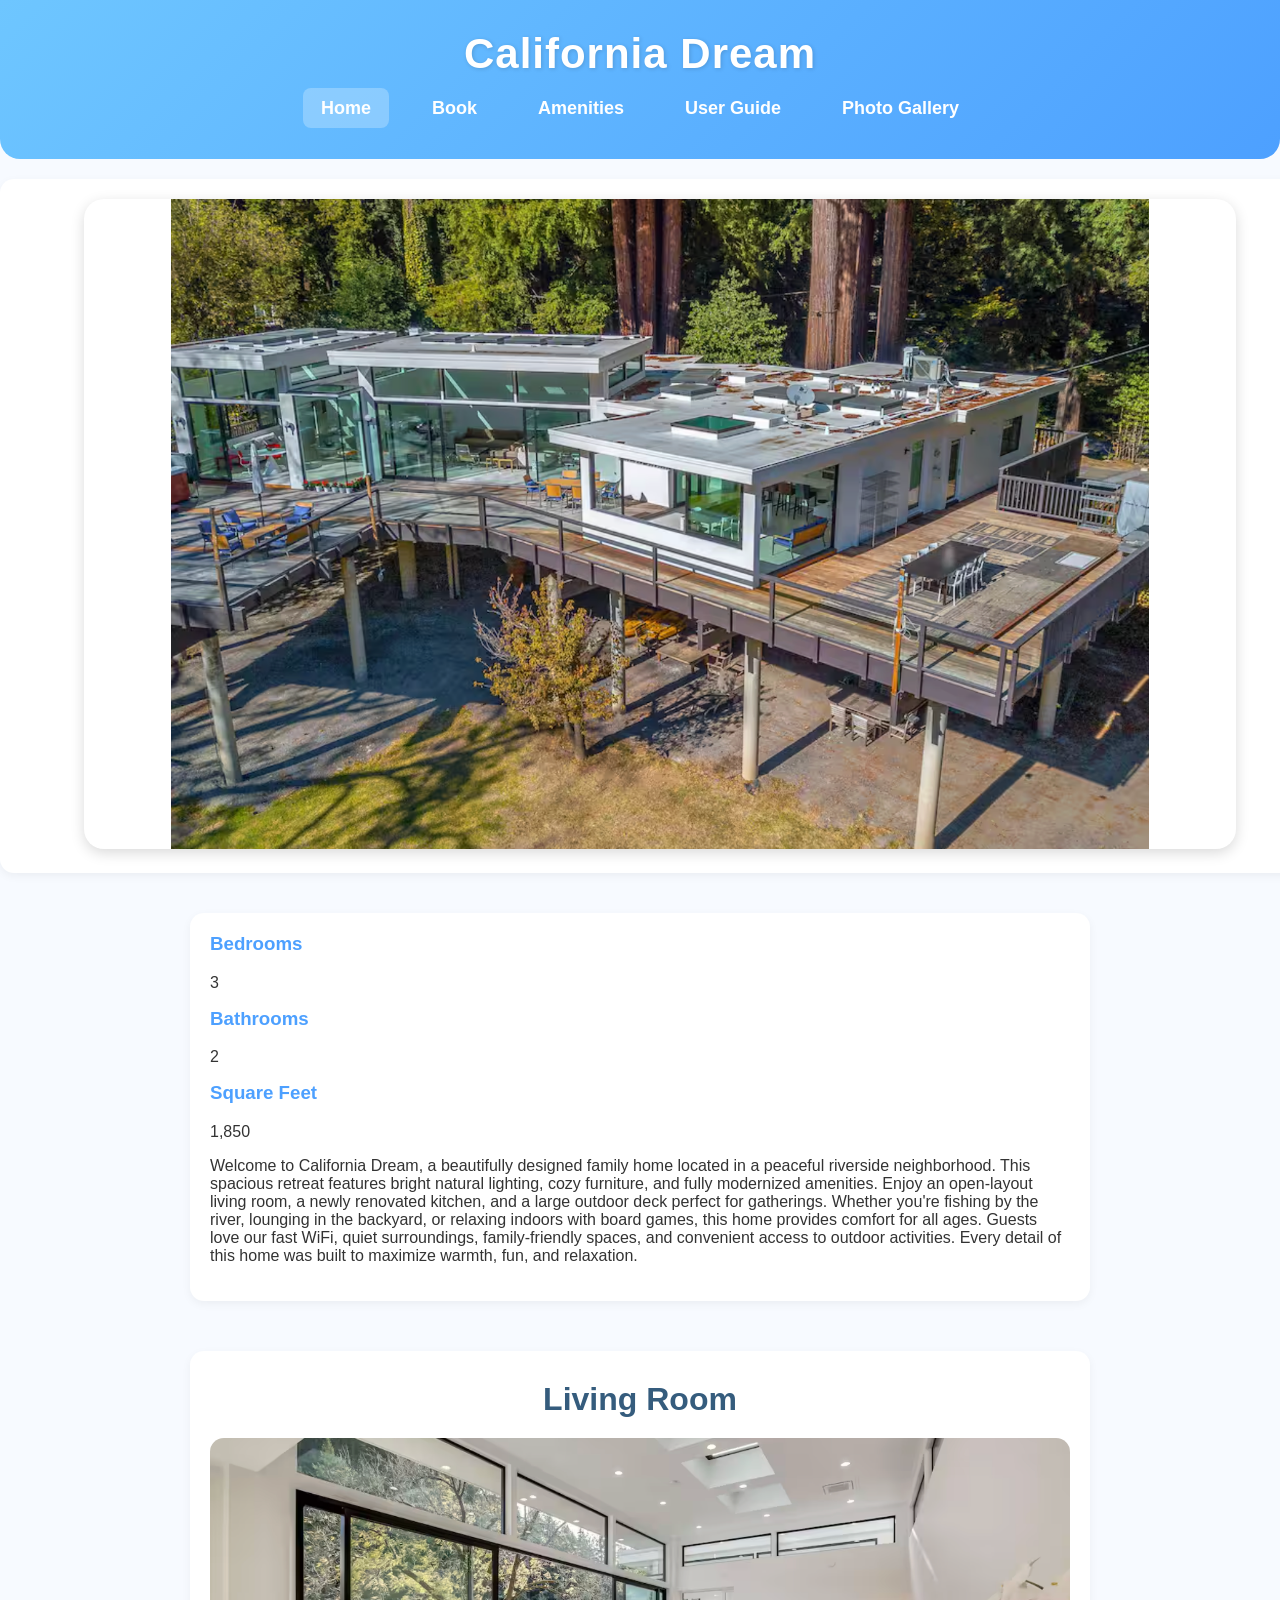
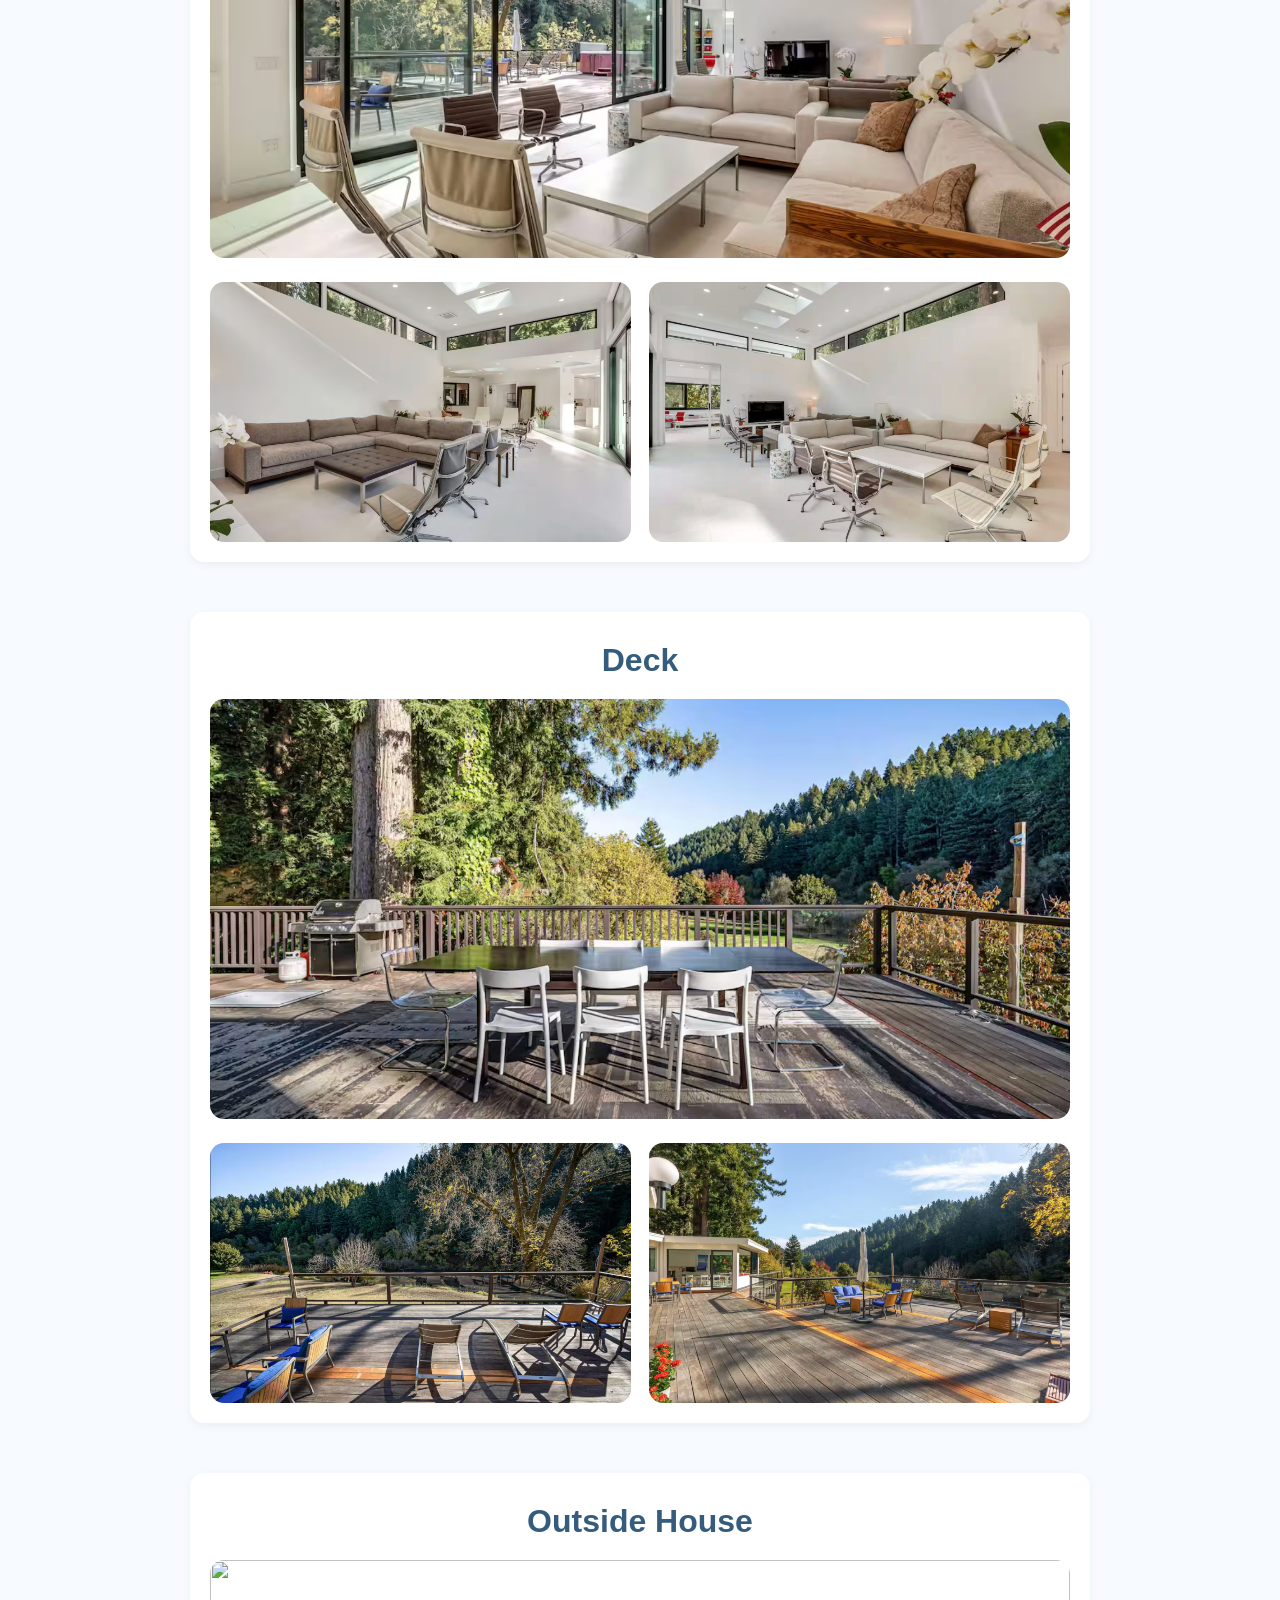
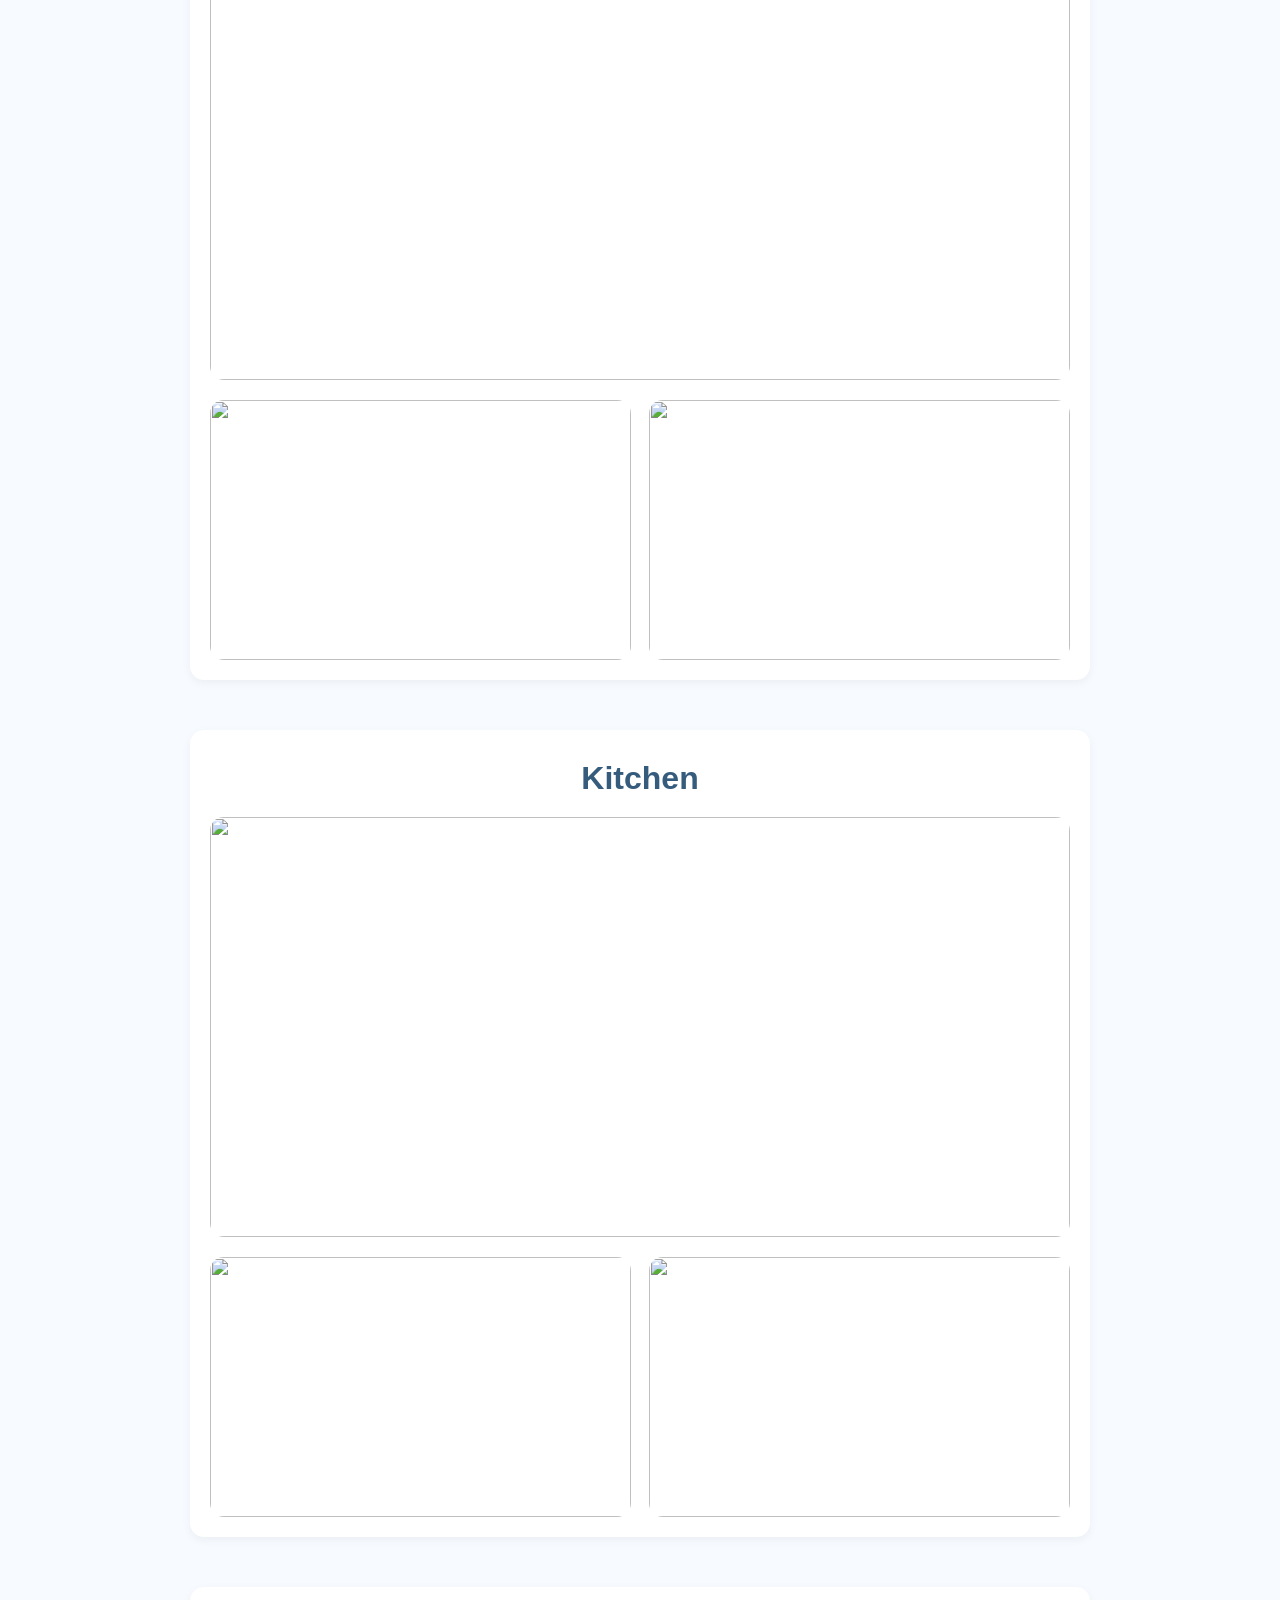
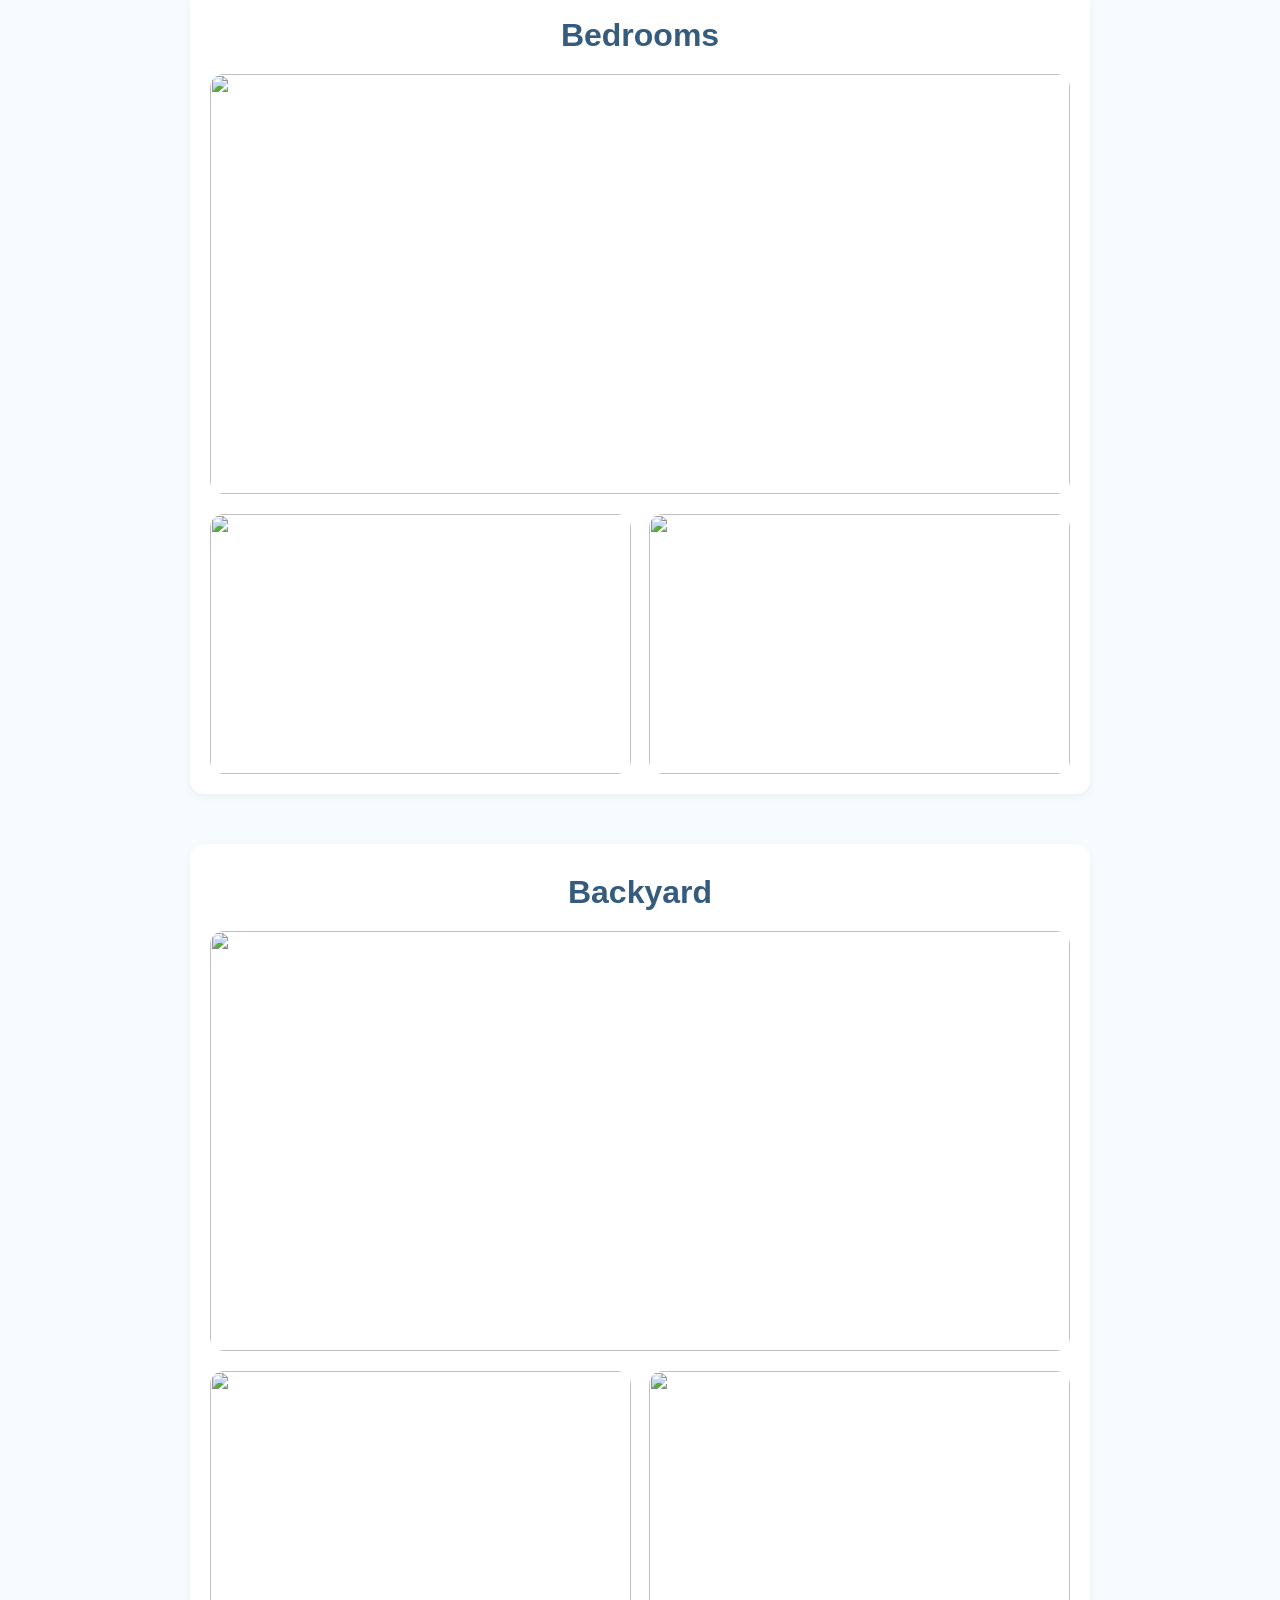
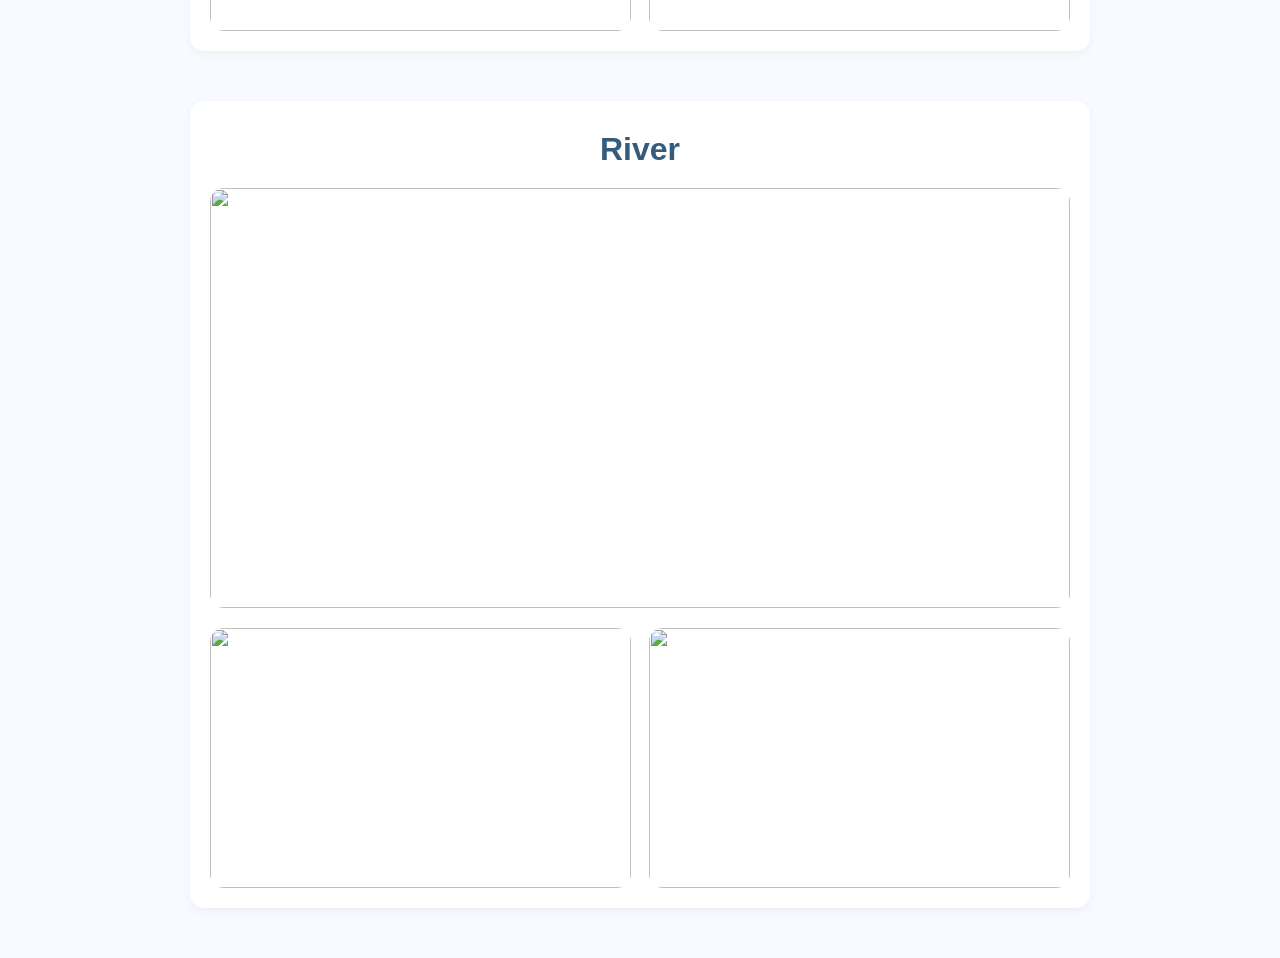
==== commit e672bf13: "Update index.html" ====
--- a/index.html
+++ b/index.html
@@ -32,16 +32,34 @@
 
         <!-- Quick Info Section -->
         <section class="quick-info">
-            <h2>About the House</h2>
-            <ul>
-                <li><strong>Bedrooms:</strong> 3</li>
-                <li><strong>Bathrooms:</strong> 2</li>
-                <li><strong>Max Guests:</strong> 8</li>
-                <li><strong>WiFi:</strong> High-Speed</li>
-                <li><strong>Location:</strong> Quiet family neighborhood</li>
-                <li><strong>Contact:</strong> example@gmail.com | 555-123-4567</li>
-            </ul>
-        </section>
+    <div class="info-top">
+        <div class="info-box">
+            <h3>Bedrooms</h3>
+            <p>3</p>
+        </div>
+        <div class="info-box">
+            <h3>Bathrooms</h3>
+            <p>2</p>
+        </div>
+        <div class="info-box">
+            <h3>Square Feet</h3>
+            <p>1,850</p>
+        </div>
+    </div>
+
+    <div class="info-description">
+        <p>
+            Welcome to California Dream, a beautifully designed family home located in a peaceful riverside neighborhood.
+            This spacious retreat features bright natural lighting, cozy furniture, and fully modernized amenities.
+            Enjoy an open-layout living room, a newly renovated kitchen, and a large outdoor deck perfect for gatherings.
+            Whether you're fishing by the river, lounging in the backyard, or relaxing indoors with board games,
+            this home provides comfort for all ages.
+            Guests love our fast WiFi, quiet surroundings, family-friendly spaces, and convenient access to outdoor activities.
+            Every detail of this home was built to maximize warmth, fun, and relaxation.
+        </p>
+    </div>
+</section>
+
 
         <!-- LAYOUT for each section:
             Big image on top, two smaller below it
--- a/style.css
+++ b/style.css
@@ -286,3 +286,93 @@
     object-fit: cover;
 }
 
+/* Smaller Hero Image */
+.hero-small {
+    width: 100%;
+    margin-top: 20px;
+    text-align: center;
+}
+
+.hero-small {
+    width: 100%;
+    margin-top: 20px;
+    text-align: center;
+}
+
+.hero-image-small {
+    width: 90%;
+    height: auto;          /* show full image */
+    max-height: 650px;     /* bigger but not overwhelming */
+    object-fit: contain;   /* show full image */
+    border-radius: 20px;
+    box-shadow: 0 4px 14px rgba(0,0,0,0.15);
+}
+
+/* Section formatting */
+.photo-section {
+    margin: 50px 0;
+}
+
+.photo-large img {
+    width: 100%;
+    height: 420px;
+    object-fit: cover;
+    border-radius: 14px;
+    margin-bottom: 20px;
+    cursor: pointer;
+}
+
+.photo-row {
+    display: grid;
+    grid-template-columns: 1fr 1fr;
+    gap: 18px;
+}
+
+.photo-row img {
+    width: 100%;
+    height: 260px;
+    object-fit: cover;
+    border-radius: 14px;
+    cursor: pointer;
+}
+
+/* Lightbox */
+.lightbox {
+    position: fixed;
+    inset: 0;
+    background: rgba(0,0,0,0.85);
+    display: flex;
+    align-items: center;
+    justify-content: center;
+    z-index: 9999;
+}
+
+.lightbox.hidden {
+    display: none;
+}
+
+.lightbox-img {
+    max-width: 90vw;
+    max-height: 80vh;
+    border-radius: 12px;
+}
+
+.lightbox-close {
+    position: absolute;
+    top: 20px;
+    right: 35px;
+    color: white;
+    font-size: 40px;
+    cursor: pointer;
+}
+
+
+.expandable {
+    transition: transform 0.25s ease, box-shadow 0.25s ease;
+}
+
+.expandable:active {
+    transform: scale(1.03) translateY(-6px);
+    box-shadow: 0 6px 16px rgba(0,0,0,0.25);
+}
+
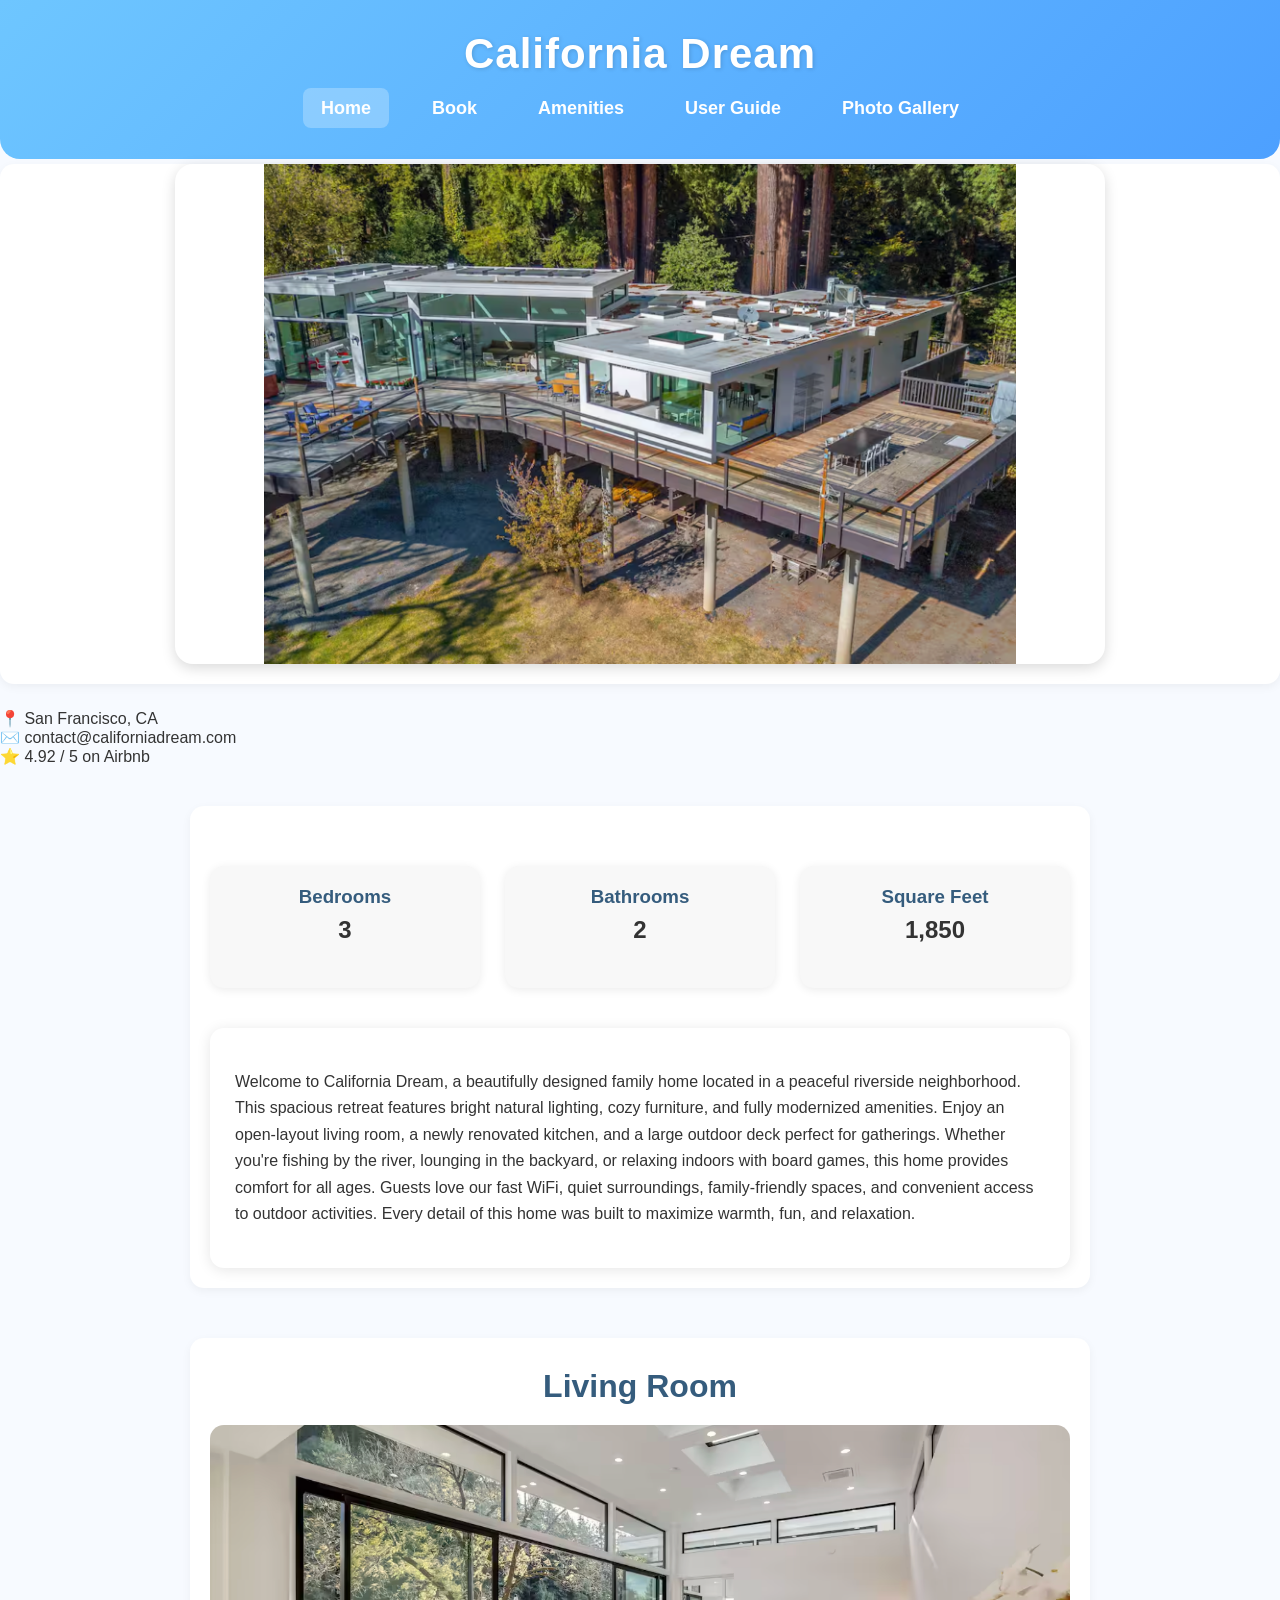
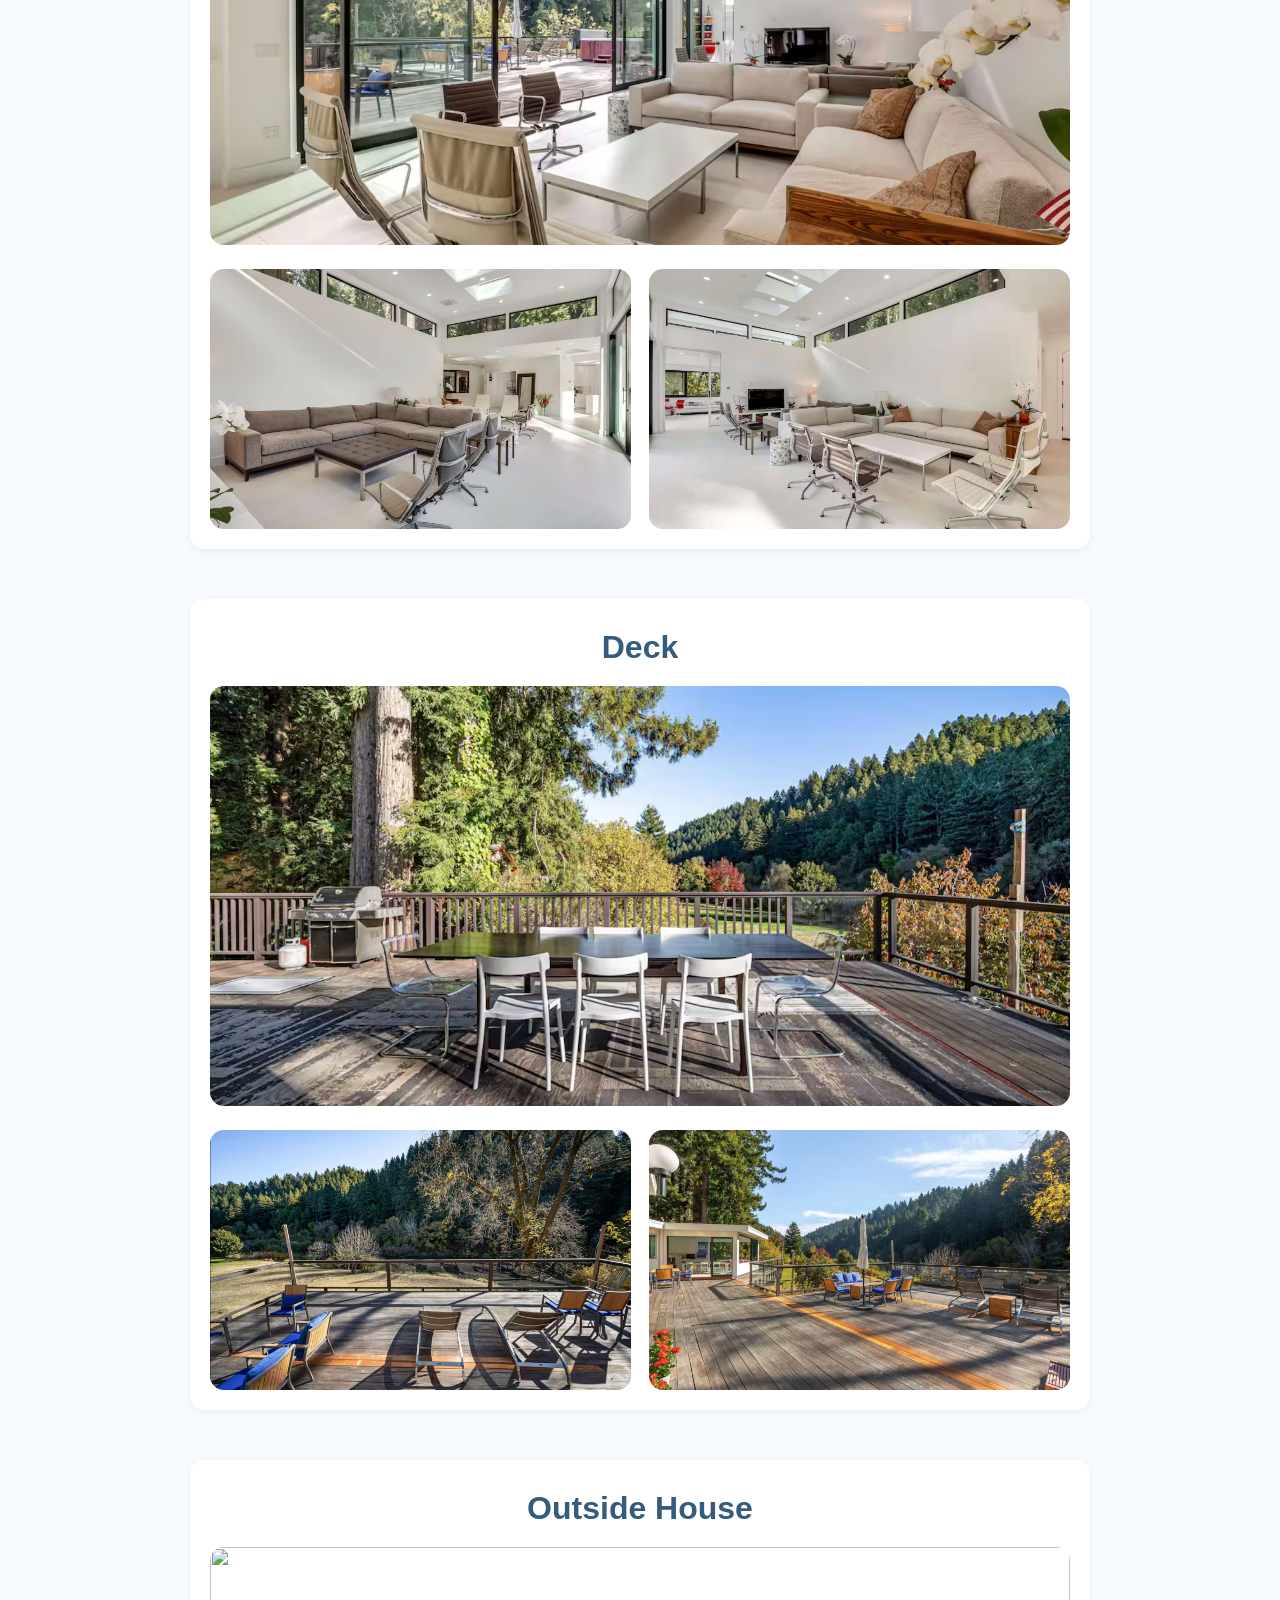
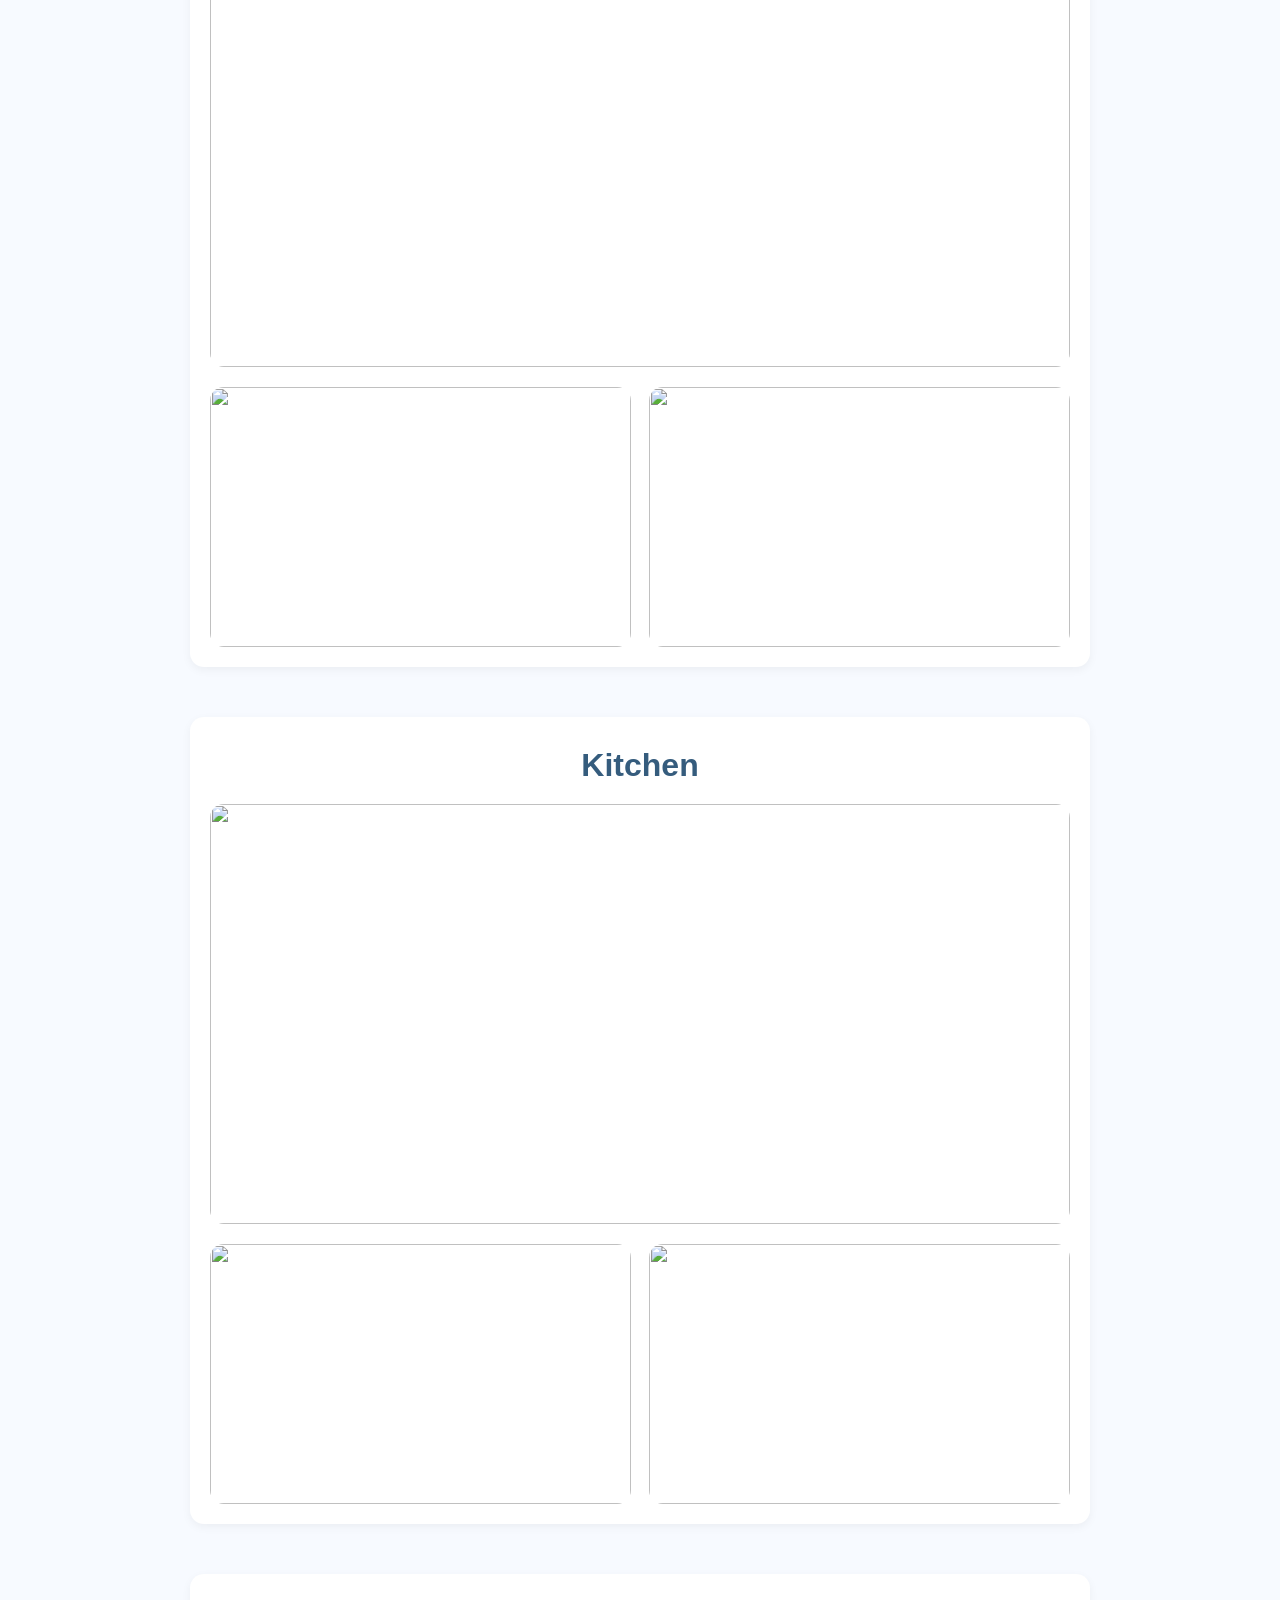
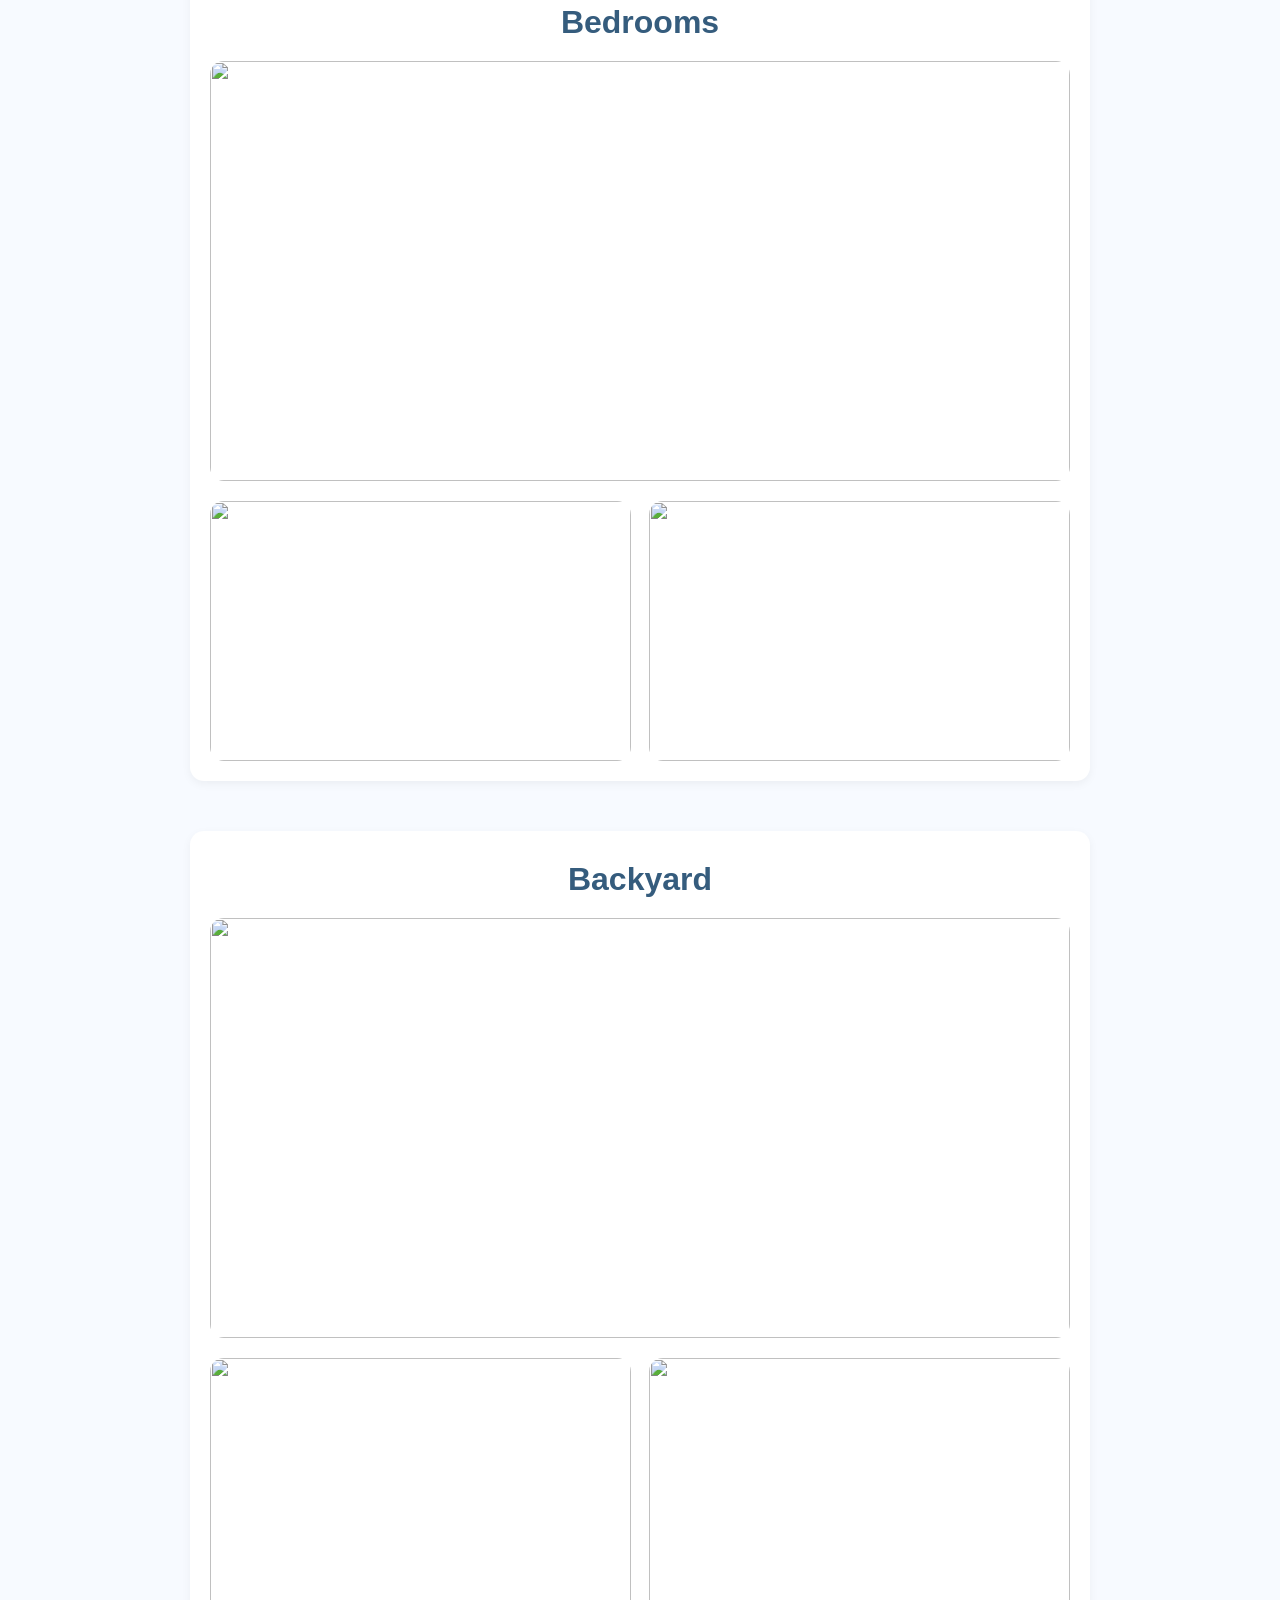
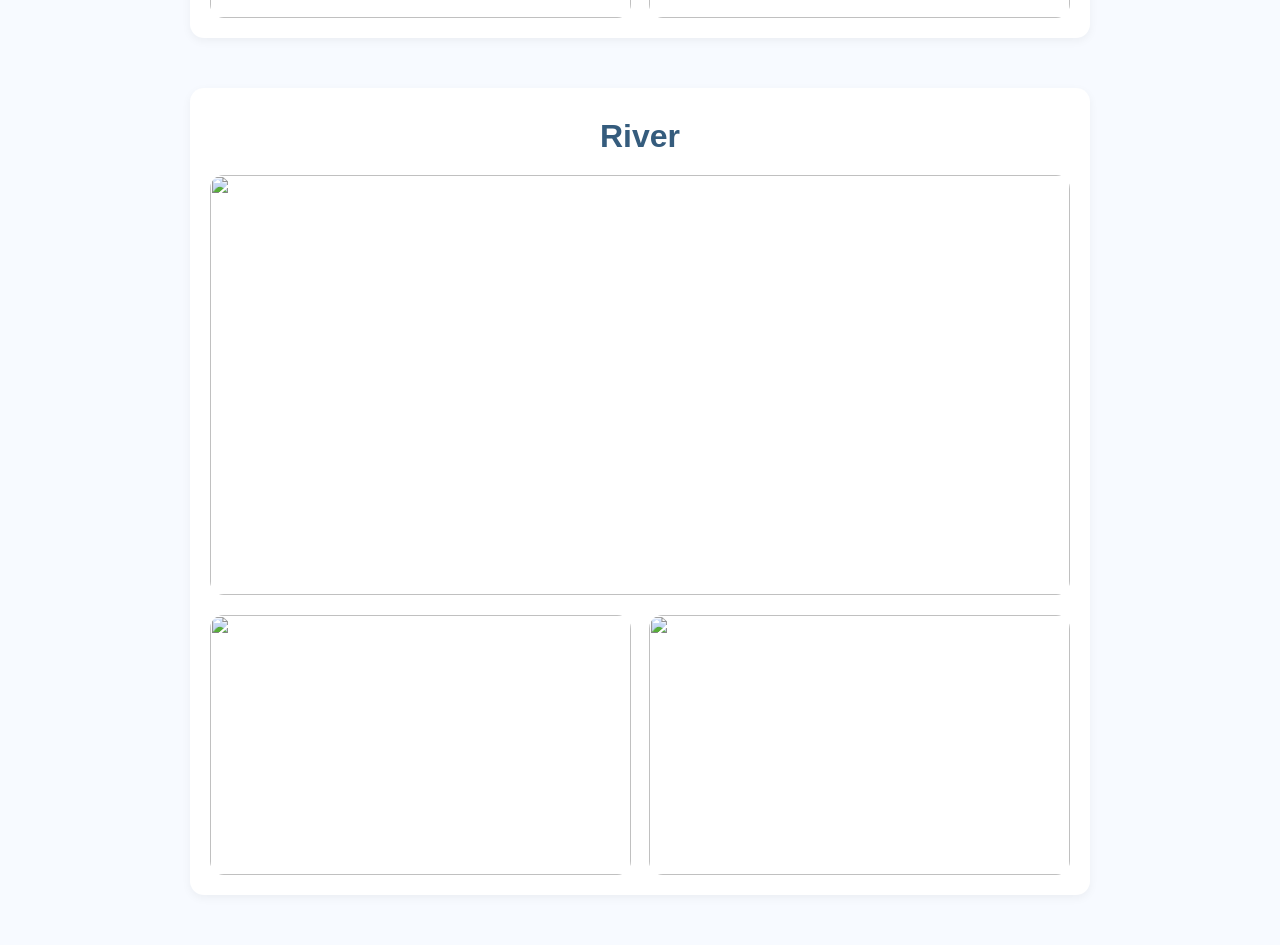
==== commit 98bde3b4: "Update index.html" ====
--- a/index.html
+++ b/index.html
@@ -27,6 +27,21 @@
     <section class="hero-small">
         <img src="images/HomePage/homeMain.jpg" class="hero-image-small" alt="California Dream Main Image">
     </section>
+
+    <div class="home-info-bar">
+    <div class="info-item">
+        <span class="info-icon">📍</span> San Francisco, CA
+    </div>
+
+    <div class="info-item">
+        <span class="info-icon">✉️</span> contact@californiadream.com
+    </div>
+
+    <div class="info-item">
+        <span class="info-icon">⭐</span> 4.92 / 5 on Airbnb
+    </div>
+</div>
+
 
     <main class="content">
 
--- a/style.css
+++ b/style.css
@@ -376,3 +376,278 @@
     box-shadow: 0 6px 16px rgba(0,0,0,0.25);
 }
 
+
+/* New info section */
+.info-top {
+    display: grid;
+    grid-template-columns: repeat(3, 1fr);
+    gap: 25px;
+    margin: 40px 0;
+}
+
+.info-box {
+    background: #f8f8f8;
+    padding: 20px;
+    text-align: center;
+    border-radius: 14px;
+    box-shadow: 0 2px 10px rgba(0,0,0,0.08);
+}
+
+.info-box h3 {
+    margin: 0;
+    color: #355C7D;
+}
+
+.info-box p {
+    font-size: 24px;
+    font-weight: bold;
+    margin-top: 8px;
+}
+
+.info-description {
+    background: white;
+    padding: 25px;
+    border-radius: 14px;
+    line-height: 1.65;
+    box-shadow: 0 2px 14px rgba(0,0,0,0.1);
+}
+
+
+
+/* --- FIX HORIZONTAL SCROLL PROBLEM --- */
+
+html, body {
+    max-width: 100%;
+    overflow-x: hidden;
+}
+
+/* Ensure sections don't exceed screen width */
+section {
+    width: 100%;
+    box-sizing: border-box;
+}
+
+/* Ensure image containers don't push layout wider */
+.photo-section,
+.photo-large img,
+.photo-row img,
+.hero-image-small {
+    max-width: 100%;
+}
+
+
+/* Adjust homeMain hero image placement & size */
+.hero-small {
+    width: 100%;
+    margin-top: 5px;            /* move image up */
+    display: flex;
+    justify-content: center;
+}
+
+.hero-image-small {
+    width: 75%;                 /* scale down ~25% */
+    max-height: 500px;          /* keep height reasonable */
+    object-fit: contain;        /* show full image */
+    margin-top: -20px;          /* lift upward slightly */
+    border-radius: 18px;
+    box-shadow: 0 4px 14px rgba(0,0,0,0.15);
+}
+
+
+
+/* Availability Calendar */
+.cal-header {
+    display: flex;
+    justify-content: space-between;
+    align-items: center;
+    margin-bottom: 15px;
+}
+
+.cal-header button {
+    padding: 8px 14px;
+    background: #4DA0FF;
+    color: white;
+    border: none;
+    border-radius: 8px;
+    cursor: pointer;
+    transition: 0.2s ease;
+}
+
+.cal-header button:hover {
+    background: #6EC6FF;
+}
+
+.cal-grid {
+    display: grid;
+    grid-template-columns: repeat(7, 1fr);
+    gap: 8px;
+    text-align: center;
+}
+
+.cal-grid > div {
+    padding: 10px;
+    font-weight: 600;
+}
+
+.cal-day {
+    background: #f0f6ff;
+    border-radius: 8px;
+    padding: 12px;
+}
+
+.cal-day.booked {
+    background: #ffd4d4;
+    color: #a30000;
+    text-decoration: line-through;
+    font-weight: bold;
+}
+
+#calendar {
+    max-width: 600px;
+    margin: 20px auto;
+}
+
+.calendar-header {
+    display: flex;
+    justify-content: space-between;
+    align-items: center;
+    margin-bottom: 10px;
+}
+
+.calendar-header button {
+    padding: 5px 10px;
+    cursor: pointer;
+}
+
+.calendar-weekdays, .calendar-days {
+    display: grid;
+    grid-template-columns: repeat(7, 1fr);
+    text-align: center;
+}
+
+.calendar-weekdays div {
+    font-weight: bold;
+    padding-bottom: 5px;
+}
+
+.calendar-days .day {
+    padding: 10px;
+    margin: 3px;
+    border-radius: 5px;
+    cursor: pointer;
+}
+
+.calendar-days .day:hover {
+    background: #e3f3ff;
+}
+
+.booked {
+    background: #ffb3b3;
+    color: #600;
+    cursor: not-allowed;
+}
+
+.selected-start, .selected-end {
+    background: #4CAF50;
+    color: white;
+}
+
+.selected-range {
+    background: #9edba3;
+}
+
+
+.booked {
+    background: #d6d6d6 !important;
+    color: #666;
+    cursor: not-allowed;
+}
+
+.past-day {
+    background: #ececec;
+    color: #999;
+    cursor: not-allowed;
+}
+
+
+.loading-spinner {
+    text-align: center;
+    margin-top: 20px;
+    font-size: 18px;
+    color: #555;
+    font-family: inherit;
+}
+
+.booked {
+    background: #d6d6d6 !important; /* booked = grey */
+    color: #666;
+    cursor: not-allowed;
+}
+
+.past-day {
+    background: #ececec; /* past = lighter grey */
+    color: #999;
+    cursor: not-allowed;
+}
+
+
+/* --- Calendar Additions --- */
+
+.calendar-day {
+  display: inline-block;
+  width: 38px;
+  height: 38px;
+  margin: 4px;
+  line-height: 38px;
+  text-align: center;
+  border-radius: 6px;
+  cursor: pointer;
+  background-color: white;
+  border: 1px solid #ddd;
+}
+
+/* Selected date style */
+.selected {
+  background-color: #6EC6FF;
+  color: white;
+}
+
+/* Unified gray for unavailable days (past or booked) */
+.unavailable {
+  background-color: #d1d1d1;
+  color: #888;
+  pointer-events: none;
+}
+
+/* Price + form box styling */
+.price-box,
+.booking-form {
+  background: #f1f7ff;
+  border-radius: 12px;
+  padding: 18px;
+  margin-top: 15px;
+}
+
+.booking-form input {
+  width: 100%;
+  margin: 6px 0 16px 0;
+  padding: 8px;
+  border-radius: 6px;
+  border: 1px solid #ccc;
+}
+
+#submitRequest {
+  background-color: #4DA0FF;
+  padding: 10px 14px;
+  color: white;
+  border: none;
+  border-radius: 6px;
+}
+
+
+.unavailable {
+  background-color: #d1d1d1;
+  color: #888;
+  pointer-events: none;
+}
+
